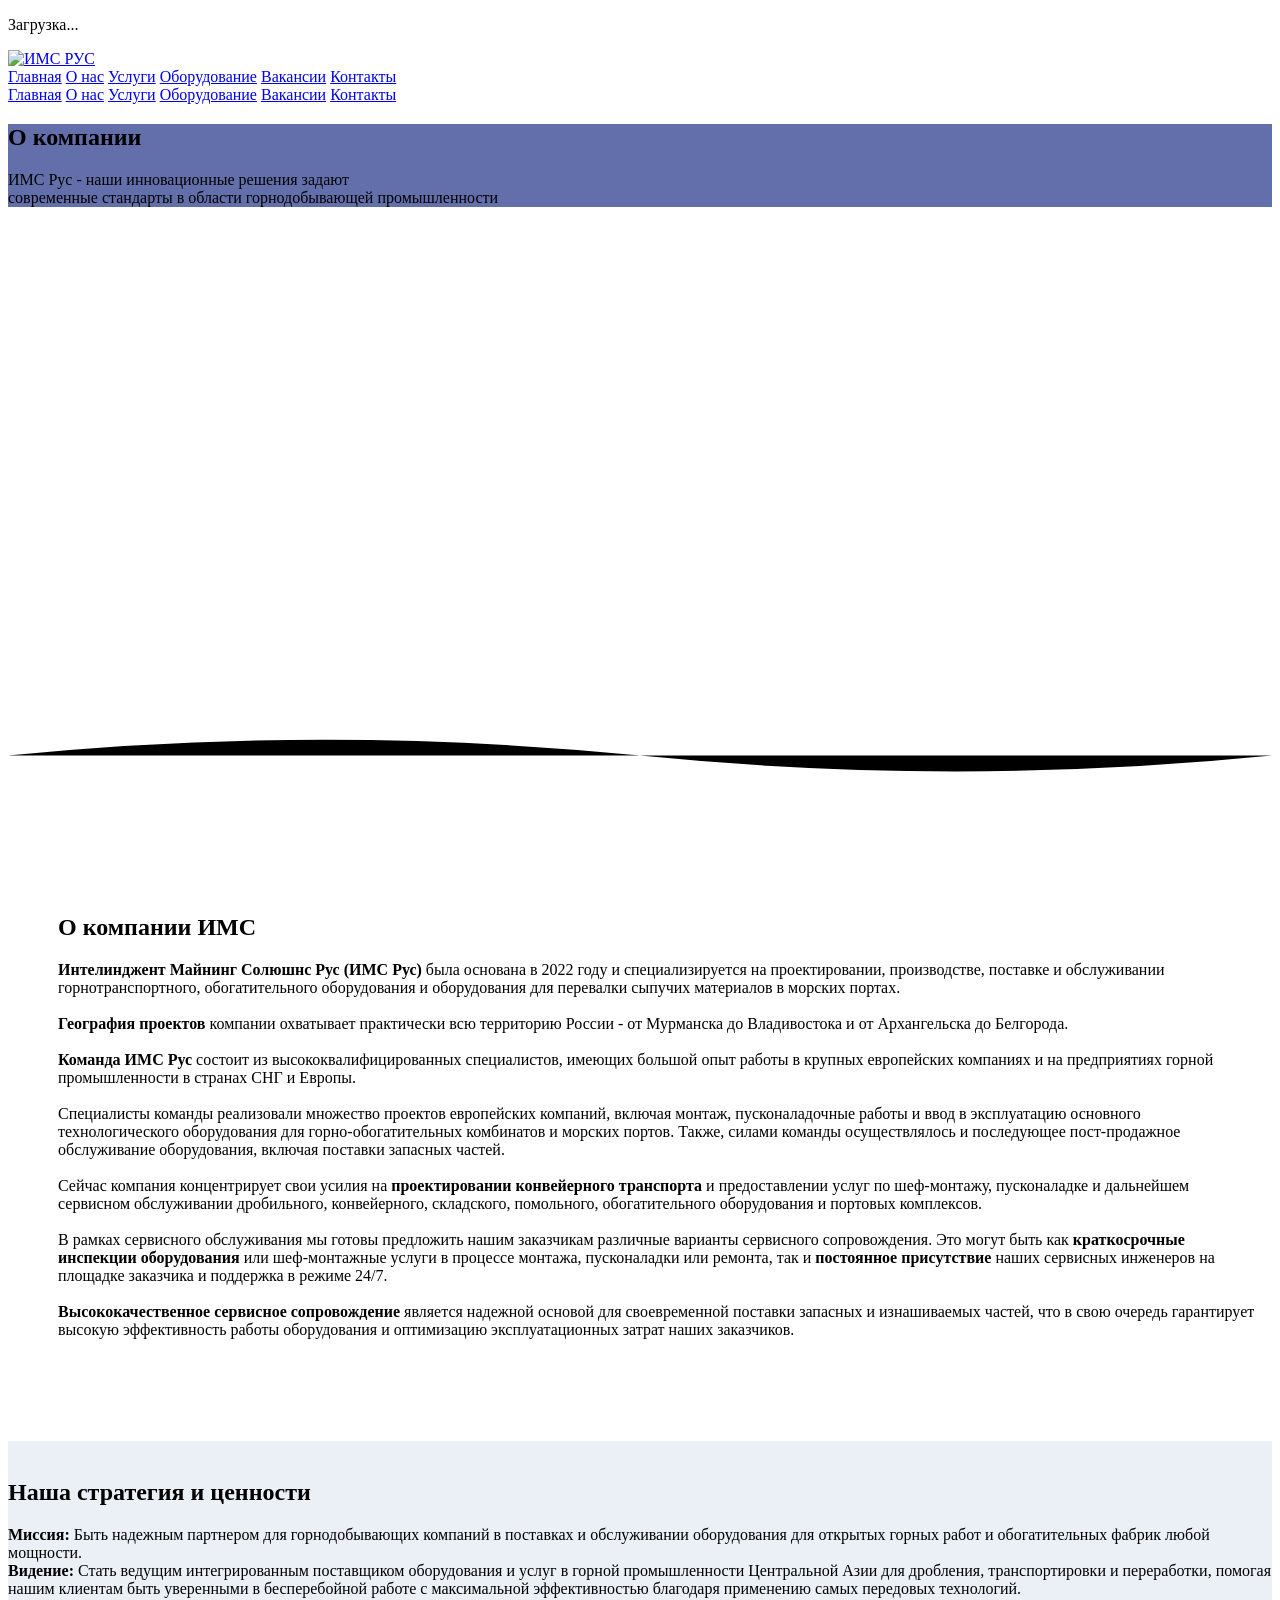
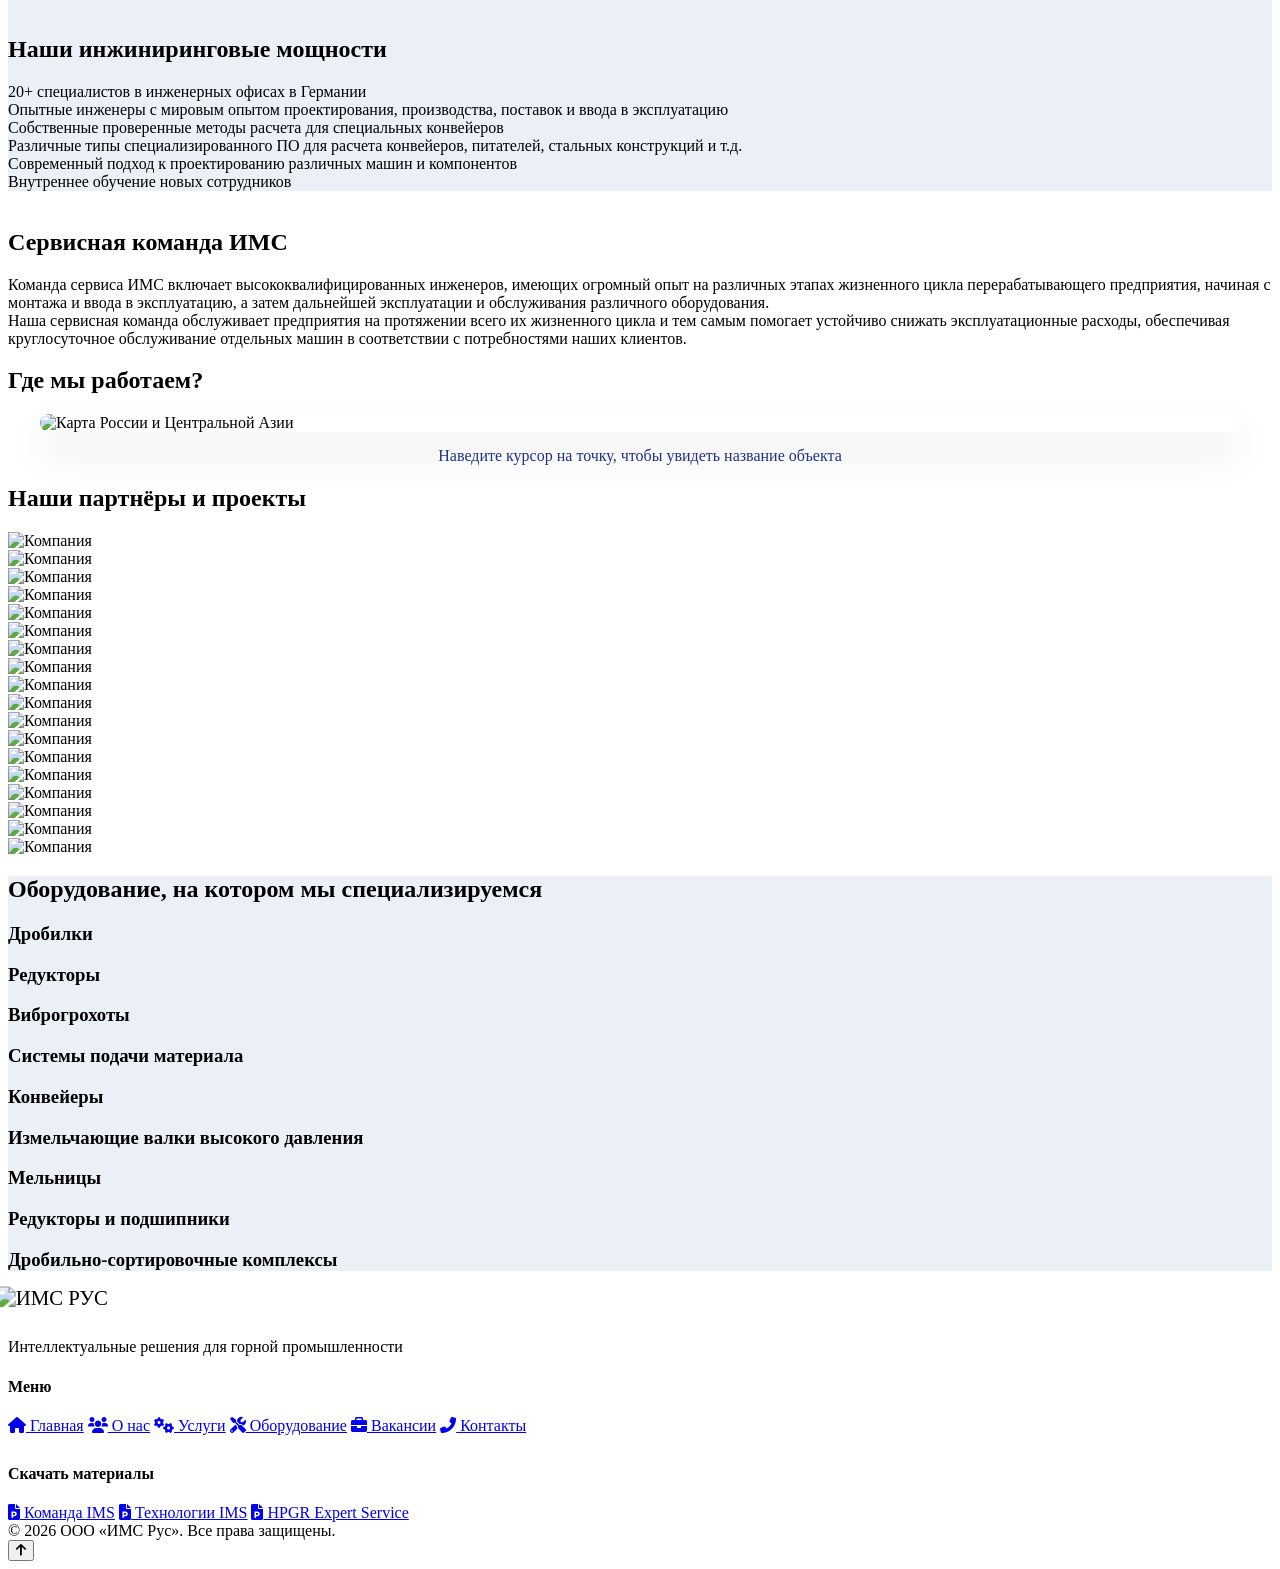
==== about.html @ cddc8744 "Add files via upload" ====
<!DOCTYPE html>
<html lang="ru">
<head>
    <meta charset="UTF-8">
    <meta name="viewport" content="width=device-width, initial-scale=1.0, maximum-scale=1.0, user-scalable=yes">
    <title>ИМС РУС — О нас</title>
    <link rel="preconnect" href="https://fonts.googleapis.com">
    <link rel="preconnect" href="https://fonts.gstatic.com" crossorigin>
    <link href="https://fonts.googleapis.com/css2?family=Inter:wght@400;700&family=Roboto:wght@400;700&family=Open+Sans:wght@400;700&display=swap" rel="stylesheet">
    <link rel="stylesheet" href="https://cdnjs.cloudflare.com/ajax/libs/font-awesome/6.0.0-beta3/css/all.min.css">
    <link rel="stylesheet" href="css/style.css">
    <script src="https://cdn.jsdelivr.net/particles.js/2.0.0/particles.min.js"></script>
</head>
<body>
    <div id="preloader">
        <div class="preloader-content">
            <div class="preloader-spinner"></div>
            <p>Загрузка...</p>
        </div>
    </div>

    <div id="particles-js" style="position: fixed; top: 0; left: 0; width: 100%; height: 100%; z-index: -3; pointer-events: none;"></div>

    <div class="progress-bar" id="progressBar"></div>

    <div class="shape shape--1"></div>
    <div class="shape shape--2"></div>
    <div class="shape shape--3"></div>
    <div class="shape shape--4"></div>

    <div class="industry-bg" id="industryBg"></div>

    <header id="header">
        <div class="container">
            <div class="header__inner">
                <a href="index.html" class="logo">
                    <img id="logoImg" src="images/logo.png" alt="ИМС РУС">
                </a>
                <nav class="nav">
                    <a href="index.html">Главная</a>
                    <a href="about.html" class="active">О нас</a>
                    <a href="servise.html">Услуги</a>
                    <a href="products.html">Оборудование</a>
                    <a href="vacancy.html">Вакансии</a>
                    <a href="contacts.html">Контакты</a>
                </nav>
                <div class="burger" id="burger">
                    <span></span>
                    <span></span>
                    <span></span>
                </div>
            </div>
            <div class="mobile-menu" id="mobileMenu">
                <a href="index.html">Главная</a>
                <a href="about.html">О нас</a>
                <a href="servise.html">Услуги</a>
                <a href="products.html">Оборудование</a>
                <a href="vacancy.html">Вакансии</a>
                <a href="contacts.html">Контакты</a>
            </div>
        </div>
    </header>

    <main>
        <section class="hero" style="min-height: 600px;">
            <div class="hero__bg" style="background: #1a1a2e;"></div>
            <div class="hero__overlay parallax-bg" style="background-image: url('images/domik.jpg'); opacity: 0.4;"></div>
            <div class="hero__pattern"></div>
            <div class="container hero__content" style="justify-content: center;">
                <div class="hero__text-panel" style="background: rgba(34,51,135,0.7);">
                    <h1 class="hero__title">О компании</h1>
                    <p class="hero__subtitle">ИМС Рус - наши инновационные решения задают<br>современные стандарты в области горнодобывающей промышленности</p>
                </div>
            </div>
        </section>

        <div class="section-divider">
            <svg class="divider-svg" viewBox="0 0 1200 60" preserveAspectRatio="none">
                <path class="divider-path" d="M0,30 Q300,0 600,30 T1200,30" />
            </svg>
        </div>

        <section class="section">
    <div class="container reveal">
        <div class="about" style="display: flex; gap: 40px; align-items: center; flex-wrap: nowrap;">
            <div class="about__content text-card" style="flex: 1.2;margin-left: 50px; min-width: 1200px;">
                <h2 class="about__title">О компании ИМС</h2>
                <div class="insight-cards">
                    <div class="insight-card">
                        <div class="insight-card__icon"></div>
                        <div class="insight-card__text">
<strong>Интелинджент Майнинг Солюшнс Рус (ИМС Рус)</strong> была основана в 2022 году и специализируется на проектировании, производстве, поставке и обслуживании горнотранспортного, обогатительного оборудования и оборудования для перевалки сыпучих материалов в морских портах.<br><br>
<strong>География проектов</strong> компании охватывает практически всю территорию России - от Мурманска до Владивостока и от Архангельска до Белгорода.<br><br>
<strong>Команда ИМС Рус</strong> состоит из высококвалифицированных специалистов, имеющих большой опыт работы в крупных европейских компаниях и на предприятиях горной промышленности в странах СНГ и Европы.<br><br>
Специалисты команды реализовали множество проектов европейских компаний, включая монтаж, пусконаладочные работы и ввод в эксплуатацию основного технологического оборудования для горно-обогатительных комбинатов и морских портов. Также, силами команды осуществлялось и последующее пост-продажное обслуживание оборудования, включая поставки запасных частей.<br><br>
Сейчас компания концентрирует свои усилия на <strong>проектировании конвейерного транспорта</strong> и предоставлении услуг по шеф-монтажу, пусконаладке и дальнейшем сервисном обслуживании дробильного, конвейерного, складского, помольного, обогатительного оборудования и портовых комплексов.<br><br>
В рамках сервисного обслуживания мы готовы предложить нашим заказчикам различные варианты сервисного сопровождения. Это могут быть как <strong>краткосрочные инспекции оборудования</strong> или шеф-монтажные услуги в процессе монтажа, пусконаладки или ремонта, так и <strong>постоянное присутствие</strong> наших сервисных инженеров на площадке заказчика и поддержка в режиме 24/7.<br><br>
<strong>Высококачественное сервисное сопровождение</strong> является надежной основой для своевременной поставки запасных и изнашиваемых частей, что в свою очередь гарантирует высокую эффективность работы оборудования и оптимизацию эксплуатационных затрат наших заказчиков.
</div>
                    </div>
                </div>
            </div>

            <!-- Каскадный блок фотографий с рамкой и градиентом -->
            <div style="flex: 0.9; position: relative; scale: 1.5; min-height: 550px; margin-top: 100px;">
                <style scoped>
                    .cascade-photo {
                        position: absolute;
                        width: 85%;
                        border-radius: 20px;
                        box-shadow: 0 20px 30px rgba(0,0,0,0.15);
                        transition: transform 0.3s ease;
                    }
                    .cascade-photo:hover {
                        transform: scale(1);
                    }
                    .cascade-photo img {
                        width: 100%;
                        height: auto;
                        display: block;
                        border-radius: 20px;
                        /* Убрал z-index, чтобы градиент был поверх */
                    }
                    /* Рамка под изображением */
                    .cascade-photo::before {
                        content: '';
                        position: absolute;
                        top: -20px;
                        left: -20px;
                        width: 100%;
                        height: 100%;
                        border: 2px solid #223387;
                        border-radius: 20px;
                        z-index: -1;
                        pointer-events: none;
                        transition: all 0.3s ease;
                    }
                    /* позиционирование */
                    .photo-1 { top: 0; left: 0; z-index: 3; }
                    .photo-2 { top: 15%; left: 20%; z-index: 2; width: 75%; }
                    .photo-3 { top: 65%; left: 60%; z-index: 1; width: 65%; }
                    @media (max-width: 768px) {
                        .cascade-photo { width: 90%; }
                        .photo-2 { left: 5%; top: 30%; width: 85%; }
                        .photo-3 { left: 15%; top: 55%; width: 75%; }
                        .cascade-photo::before {
                            top: -12px;
                            left: -12px;
                        }
                    }
                </style>
                <!-- <div class="cascade-photo photo-1 dynamic-gradient-left">
                    <img src="https://static.tildacdn.net/tild3961-3163-4935-b561-386539613964/IMG_E1902.jpg" alt="Фото 1">
                </div> -->
                <!-- <div class="cascade-photo photo-2 dynamic-gradient-right ">
                     <img src="images/port.jpg" alt="Фото 2">   -->     <!--https://static.tildacdn.net/tild3034-6465-4532-a336-333937643434/photo1719487684_1.jpeg -->
                </div>
                <!-- <div class="cascade-photo photo-3 dynamic-gradient-right">
                    <img src="https://static.tildacdn.net/tild3633-6134-4438-b230-353434633736/IMG_E1887.jpg" alt="Фото 3">
                </div> -->
            </div>
        </div>
    </div>
</section>

        <section class="section" style="background: #ebf0f7;">
            <div class="container reveal">
                <div class="two-columns">
                    <div class="two-columns__image dynamic-gradient-left js-connect-item">
                        <img src="images/domik1.jpg" alt="" >
                    </div>
                    <div class="two-columns__content text-card">
                        <h2 class="section__title" style="text-align: left;">Наша стратегия и ценности</h2>
                        <div class="insight-cards">
                            <div class="insight-card">
                                <div class="insight-card__icon"><i class=""></i></div>
                                <div class="insight-card__text"><strong>Миссия:</strong> Быть надежным партнером для горнодобывающих компаний в поставках и обслуживании оборудования для открытых горных работ и обогатительных фабрик любой мощности.</div>
                            </div>
                            <div class="insight-card">
                                <div class="insight-card__icon"><i class=""></i></div>
                                <div class="insight-card__text"><strong>Видение:</strong> Стать ведущим интегрированным поставщиком оборудования и услуг в горной промышленности Центральной Азии для дробления, транспортировки и переработки, помогая нашим клиентам быть уверенными в бесперебойной работе с максимальной эффективностью благодаря применению самых передовых технологий.</div>
                            </div>
                        </div>
                    </div>
                </div>
            </div>
        </section>

        <section class="section" style="background: #ebf0f7;">
            <div class="container reveal">
                <div class="two-columns reverse">
                    <div class="two-columns__image1 dynamic-gradient-right js-connect-item">
                        <img src="images/kruto.jpg" alt="">
                    </div>
                    <div class="two-columns__content text-card">
                        <h2 class="section__title" style="text-align: left;">Наши инжиниринговые мощности</h2>
                        <div class="insight-cards">
                            <div class="insight-card"><div class="insight-card__icon"></div><div class="insight-card__text">20+ специалистов в инженерных офисах в Германии</div></div>
                            <div class="insight-card"><div class="insight-card__icon"></div><div class="insight-card__text">Опытные инженеры с мировым опытом проектирования, производства, поставок и ввода в эксплуатацию</div></div>
                            <div class="insight-card"><div class="insight-card__icon"><i class=""></i></div><div class="insight-card__text">Собственные проверенные методы расчета для специальных конвейеров</div></div>
                            <div class="insight-card"><div class="insight-card__icon"></div><div class="insight-card__text">Различные типы специализированного ПО для расчета конвейеров, питателей, стальных конструкций и т.д.</div></div>
                            <div class="insight-card"><div class="insight-card__icon"><i class=""></i></div><div class="insight-card__text">Современный подход к проектированию различных машин и компонентов</div></div>
                            <div class="insight-card"><div class="insight-card__icon"><i class=""></i></div><div class="insight-card__text">Внутреннее обучение новых сотрудников</div></div>
                        </div>
                    </div>
                </div>
            </div>
        </section>

        <section class="section">
            <div class="container reveal">
                <div class="two-columns">
                    <div class="two-columns__image2 dynamic-gradient-left js-connect-item">
                        <img src="images/dydya2.jpg" alt="">
                    </div>
                    <div class="two-columns__content text-card">
                        <h2 class="section__title" style="text-align: left;">Сервисная команда ИМС</h2>
                        <div class="insight-cards">
                            <div class="insight-card"><div class="insight-card__icon"></div><div class="insight-card__text">Команда сервиса ИМС включает высококвалифицированных инженеров, имеющих огромный опыт на различных этапах жизненного цикла перерабатывающего предприятия, начиная с монтажа и ввода в эксплуатацию, а затем дальнейшей эксплуатации и обслуживания различного оборудования.</div></div>
                            <div class="insight-card"><div class="insight-card__icon"></div><div class="insight-card__text">Наша сервисная команда обслуживает предприятия на протяжении всего их жизненного цикла и тем самым помогает устойчиво снижать эксплуатационные расходы, обеспечивая круглосуточное обслуживание отдельных машин в соответствии с потребностями наших клиентов.</div></div>
                        </div>
                    </div>
                </div>
            </div>
        </section>

        <section class="section">
            <div class="container reveal">
                <h2 class="section__title">Где мы работаем?</h2>
                <div class="map-container" style="position: relative; width: 100%; max-width: 1200px; margin: 0 auto; border-radius: 20px; overflow: hidden; box-shadow: 0 20px 40px rgba(0,0,0,0.1);">
                    <img src="images/russia_asia.png" alt="Карта России и Центральной Азии" style="width: 100%; height: auto; display: block;">
                    <div class="map-point" style="left: 22%; top: 40%;" title="Москва - Головной офис" data-title="Москва - Головной офис" data-image=""><div class="map-dot"></div></div>
                    <div class="map-point" style="left: 31%; top: 20%;" title="Мурманская обл. - Lavna Port" data-title="Мурманская обл. - Lavna Port" data-image=""><div class="map-dot"></div></div>
                    <div class="map-point" style="left: 56%; top: 30%;" title="Красноярский край - JSC Polyus (Gold)" data-title="Красноярский край - JSC Polyus (Gold)" data-image=""><div class="map-dot"></div></div>
                    <!-- <div class="map-point" style="left: 27%; top: 32%;" title="Мирный (АЛРОСА)" data-title="Мирный (АЛРОСА)" data-image="images/office.jpg"><div class="map-dot"></div></div> -->
                    <div class="map-point" style="left: 80%; top: 47%;" title="Хабаровский край - Malmyzhskiy Mine и CITIC Heavy Industries" data-title="Хабаровский край - Malmyzhskiy Mine и CITIC Heavy Industries" data-image=""><div class="map-dot"></div></div>
                    <div class="map-point" style="left: 87%; top: 70%;" title="Приморский край - Nakhodka Sea Port" data-title="Приморский край - Nakhodka Sea Port" data-image=""><div class="map-dot"></div></div>
                    <div class="map-point" style="left: 86%; top: 80%;" title="Владивосток - Port Pasiet" data-title="Владивосток - Port Pasiet" data-image=""><div class="map-dot"></div></div>
                    <!-- <div class="map-point" style="left: 30%; top: 88%;" title="Ташкент (Узбекистан)" data-title="Ташкент (Узбекистан)" data-image="images/office.jpg"><div class="map-dot"></div></div>
                    <div class="map-point" style="left: 38%; top: 87%;" title="Алматы (Казахстан)" data-title="Алматы (Казахстан)" data-image="images/office.jpg"><div class="map-dot"></div></div> -->
                    <div class="map-point" style="left: 16%; top: 43%;" title="Курская обл. - Mikhailovsky GOK" data-title="Курская обл. - Mikhailovsky GOK" data-image=""><div class="map-dot"></div></div>
                    <div class="map-point" style="left: 70%; top: 70%;" title="Забайкальский край - Udokan Copper" data-title="Забайкальский край - Udokan Copper" data-image=""><div class="map-dot"></div></div>
                    <div class="map-point" style="left: 63%; top: 75%;" title="Респ. Бурятия - Ozerniy Mine (Gold)" data-title="Респ. Бурятия - Ozerniy Mine (Gold)" data-image="="><div class="map-dot"></div></div>
                    <div class="map-point" style="left: 36%; top: 30%;" title="Архангельская обл. - AGD Daimonds" data-title="Архангельская обл. - AGD Daimonds" data-image=""><div class="map-dot"></div></div>
                    <!-- <div class="map-point" style="left: 32%; top: 88%;" title="Узбекистан, Алмалык" data-title="Узбекистан, Алмалык" data-image="images/office.jpg"><div class="map-dot"></div></div>  Port Pasiet -->
                </div>
                <p style="text-align: center; margin-top: 15px; color: #223387;">Наведите курсор на точку, чтобы увидеть название объекта</p>
            </div>
        </section>
    </main>

    <section class="section partners-section">
        <div class="container">
            <h2 class="section__title">Наши партнёры и проекты</h2>
            <div class="partners-carousel">
                <div class="carousel-track">
                    <div class="carousel-item"><img src="images/partners/lavna.png" alt="Компания" class="partner-image"></div>
                    <div class="carousel-item"><img src="images/partners/udokan.png" alt="Компания" class="partner-image"></div>
                    <div class="carousel-item"><img src="images/partners/mihail.png" alt="Компания" class="partner-image"></div>
                    <div class="carousel-item"><img src="images/partners/alrosa.png" alt="Компания" class="partner-image"></div>
                    <div class="carousel-item"><img src="images/partners/polus.png" alt="Компания" class="partner-image"></div>
                    <div class="carousel-item"><img src="images/partners/diamonds.png" alt="Компания" class="partner-image"></div>
                    <div class="carousel-item"><img src="images/partners/citic.png" alt="Компания" class="partner-image"></div>
                    <div class="carousel-item"><img src="images/partners/ozerki.png" alt="Компания" class="partner-image"></div>
                    <div class="carousel-item"><img src="images/partners/nahodka.png" alt="Компания" class="partner-image"></div>
                    <div class="carousel-item"><img src="images/partners/lavna.png" alt="Компания" class="partner-image"></div>
                    <div class="carousel-item"><img src="images/partners/udokan.png" alt="Компания" class="partner-image"></div>
                    <div class="carousel-item"><img src="images/partners/mihail.png" alt="Компания" class="partner-image"></div>
                    <div class="carousel-item"><img src="images/partners/alrosa.png" alt="Компания" class="partner-image"></div>
                    <div class="carousel-item"><img src="images/partners/polus.png" alt="Компания" class="partner-image"></div>
                    <div class="carousel-item"><img src="images/partners/diamonds.png" alt="Компания" class="partner-image"></div>
                    <div class="carousel-item"><img src="images/partners/citic.png" alt="Компания" class="partner-image"></div>
                    <div class="carousel-item"><img src="images/partners/ozerki.png" alt="Компания" class="partner-image"></div>
                    <div class="carousel-item"><img src="images/partners/nahodka.png" alt="Компания" class="partner-image"></div>
                </div>
            </div>
        </div>
    </section>

    <section class="section conveyor-bg" style="background: #ebf0f7;">
        <div class="container reveal">
            <h2 class="section__title">Оборудование, на котором мы специализируемся</h2>
            <div class="services-grid reveal-stagger" style="grid-template-columns: repeat(3, 1fr);">
                <div class="service-card"><div class="service-card__image" style="background-image: url('images/drobilka.jpg');"></div><div class="service-card__content"><h3>Дробилки</h3></div></div>
                <div class="service-card"><div class="service-card__image" style="background-image: url('images/reduct.jpg');"></div><div class="service-card__content"><h3>Редукторы</h3></div></div>
                <div class="service-card"><div class="service-card__image" style="background-image: url('images/vibro.png');"></div><div class="service-card__content"><h3>Виброгрохоты</h3></div></div>
                <div class="service-card"><div class="service-card__image" style="background-image: url('images/podacha.png');"></div><div class="service-card__content"><h3>Системы подачи материала</h3></div></div>
                <div class="service-card"><div class="service-card__image" style="background-image: url('images/conv.jpg');"></div><div class="service-card__content"><h3>Конвейеры</h3></div></div>
                <div class="service-card"><div class="service-card__image" style="background-image: url('images/hpgr.jpg');"></div><div class="service-card__content"><h3>Измельчающие валки высокого давления</h3></div></div>
                <div class="service-card"><div class="service-card__image" style="background-image: url('images/melo.jpg');"></div><div class="service-card__content"><h3>Мельницы</h3></div></div>
                <div class="service-card"><div class="service-card__image" style="background-image: url('images/reduct.jpg"></div><div class="service-card__content"><h3>Редукторы и подшипники</h3></div></div>
                <div class="service-card"><div class="service-card__image" style="background-image: url('images/sort.jpg');"></div><div class="service-card__content"><h3>Дробильно-сортировочные комплексы</h3></div></div>
            </div>
        </div>
    </section>

    <footer id="contacts">
        <div class="container">
            <div class="footer__grid">
        <div class="footer__col footer__col--logo">
            <img src="images/logo_negate.png" alt="ИМС РУС" class="no-lightbox" style="max-width: 280px; margin-bottom: 15px; scale: 1.3;">
            <p>Интеллектуальные решения для горной промышленности</p>
        </div>
        <div class="footer__col footer__col--menu">
        <h4>Меню</h4>
        <div class="menu-links">
            <a href="index.html"><i class="fas fa-home"></i> Главная</a>
            <a href="about.html"><i class="fas fa-users"></i> О нас</a>
            <a href="servise.html"><i class="fas fa-cogs"></i> Услуги</a>
            <a href="products.html"><i class="fas fa-tools"></i> Оборудование</a>
            <a href="vacancy.html"><i class="fas fa-briefcase"></i> Вакансии</a>
            <a href="contacts.html"><i class="fas fa-phone-alt"></i> Контакты</a>
        </div>

        <h4 style="margin-top: 30px;">Скачать материалы</h4>
        <div class="materials-links">
            <a href="download/1.pdf" target="_blank"><i class="fas fa-file-powerpoint"></i> Команда IMS</a>
            <a href="download/2.pdf" target="_blank"><i class="fas fa-file-powerpoint"></i> Технологии IMS</a>
            <a href="download/IMS_3.pptx" target="_blank"><i class="fas fa-file-powerpoint"></i> HPGR Expert Service</a>
        </div>
    </div>
        </div>
        <div class="footer__bottom">
    © 2026 ООО «ИМС Рус». Все права защищены.
</div>
    </footer>

    <button class="scroll-top" id="scrollTop"><i class="fas fa-arrow-up"></i></button>

    <script src="script/script.js"></script>
</body>
</html>
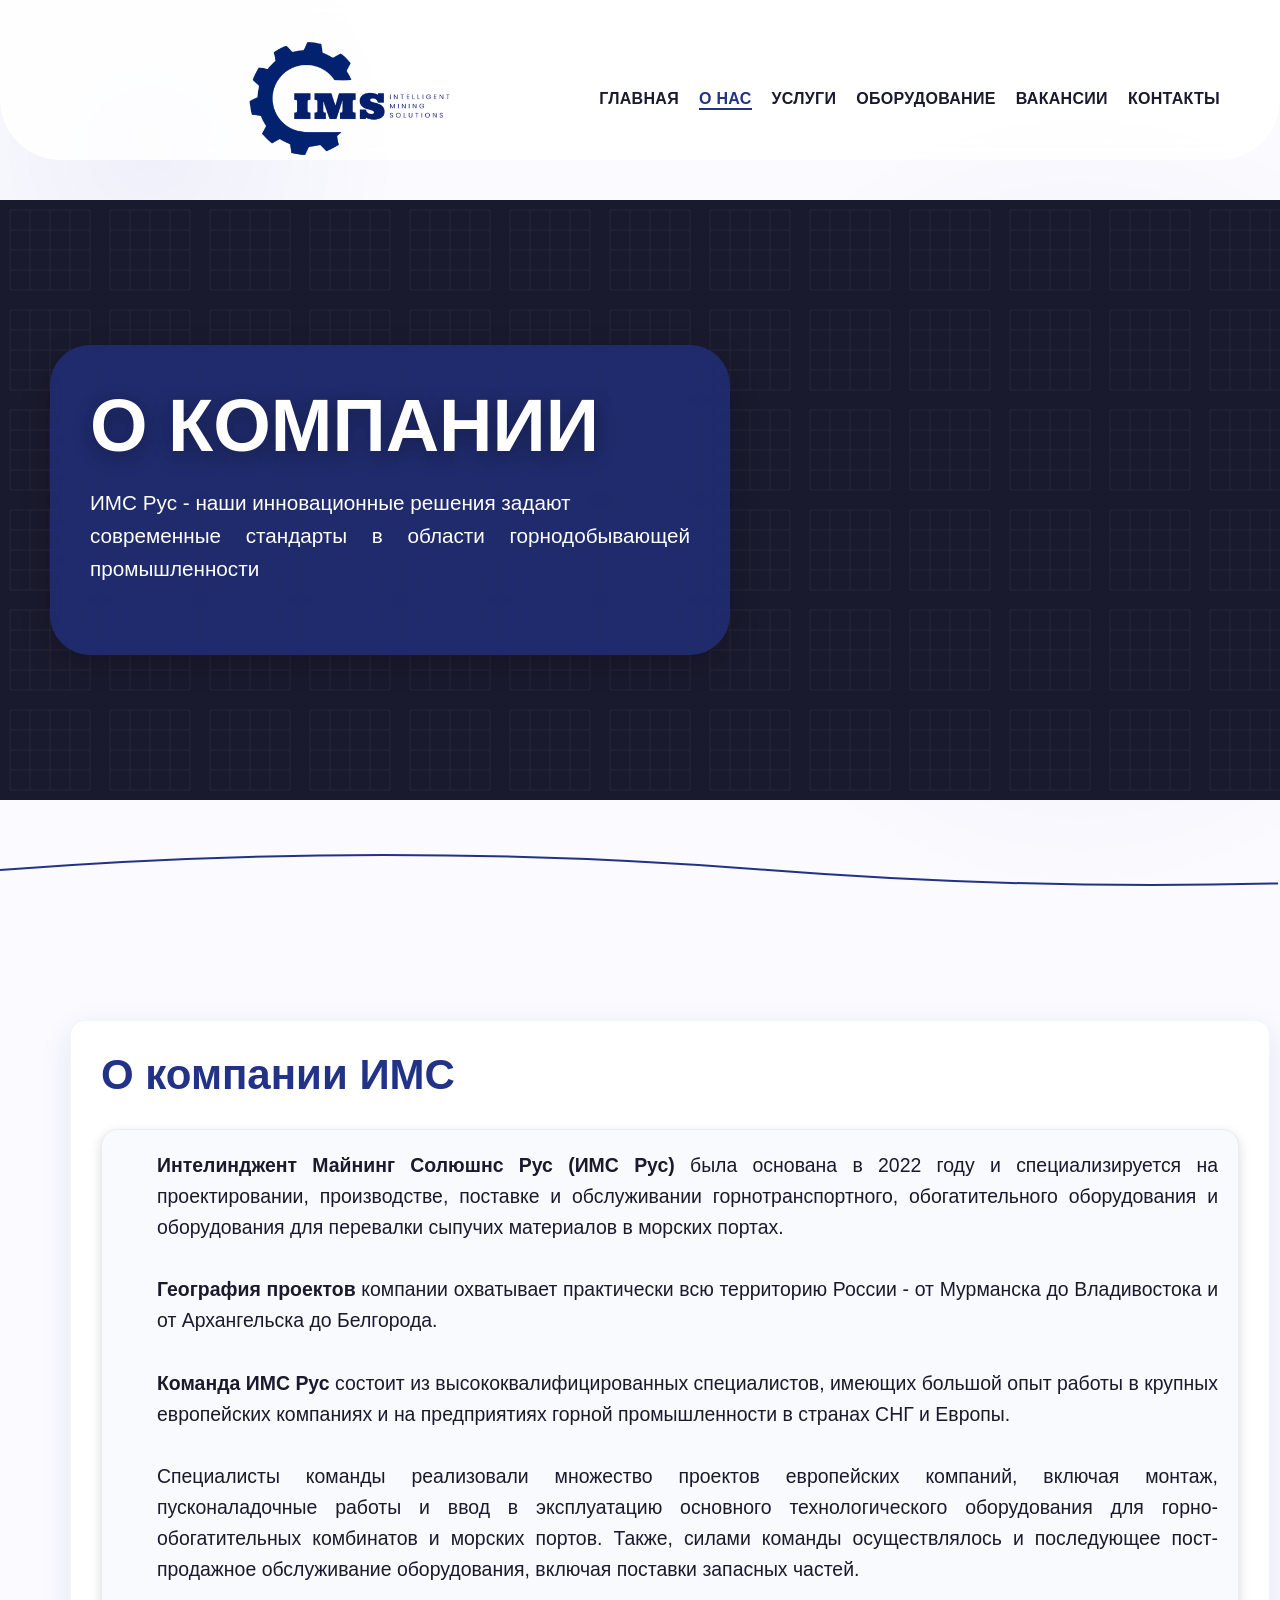
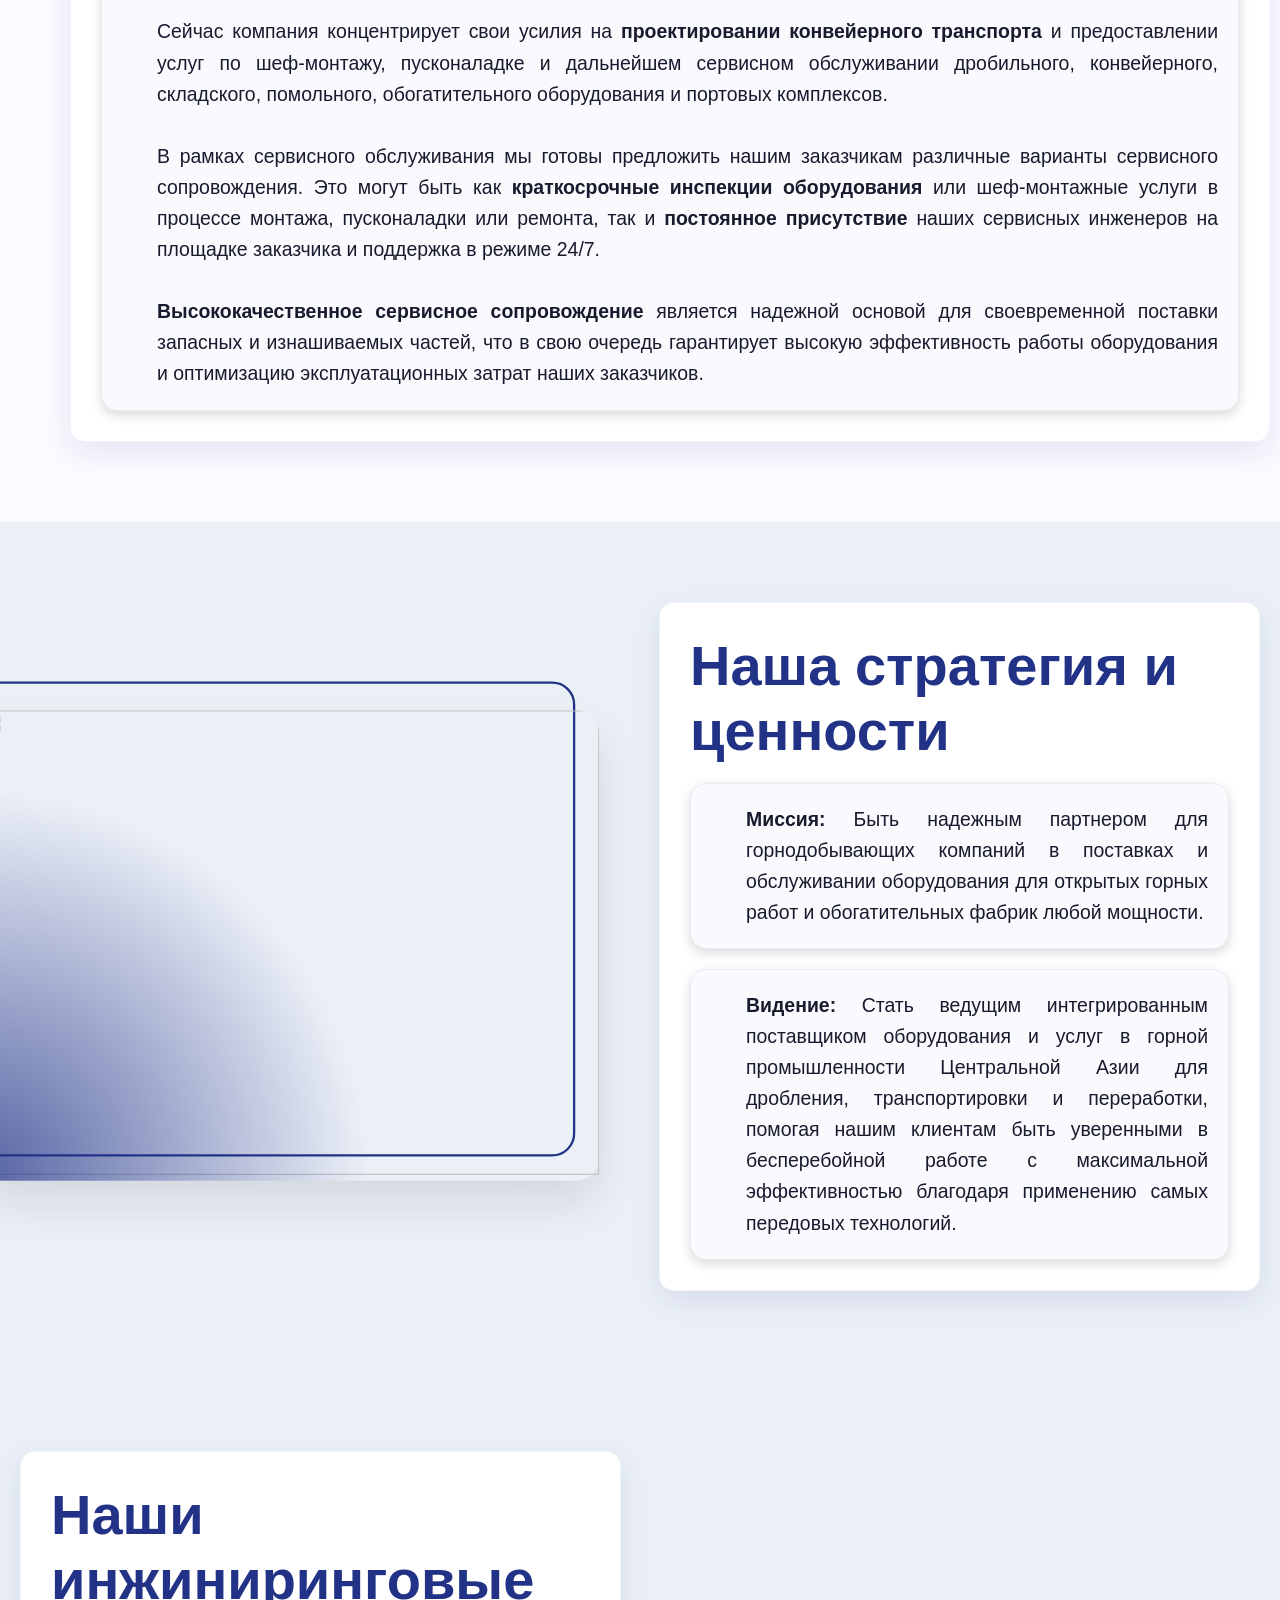
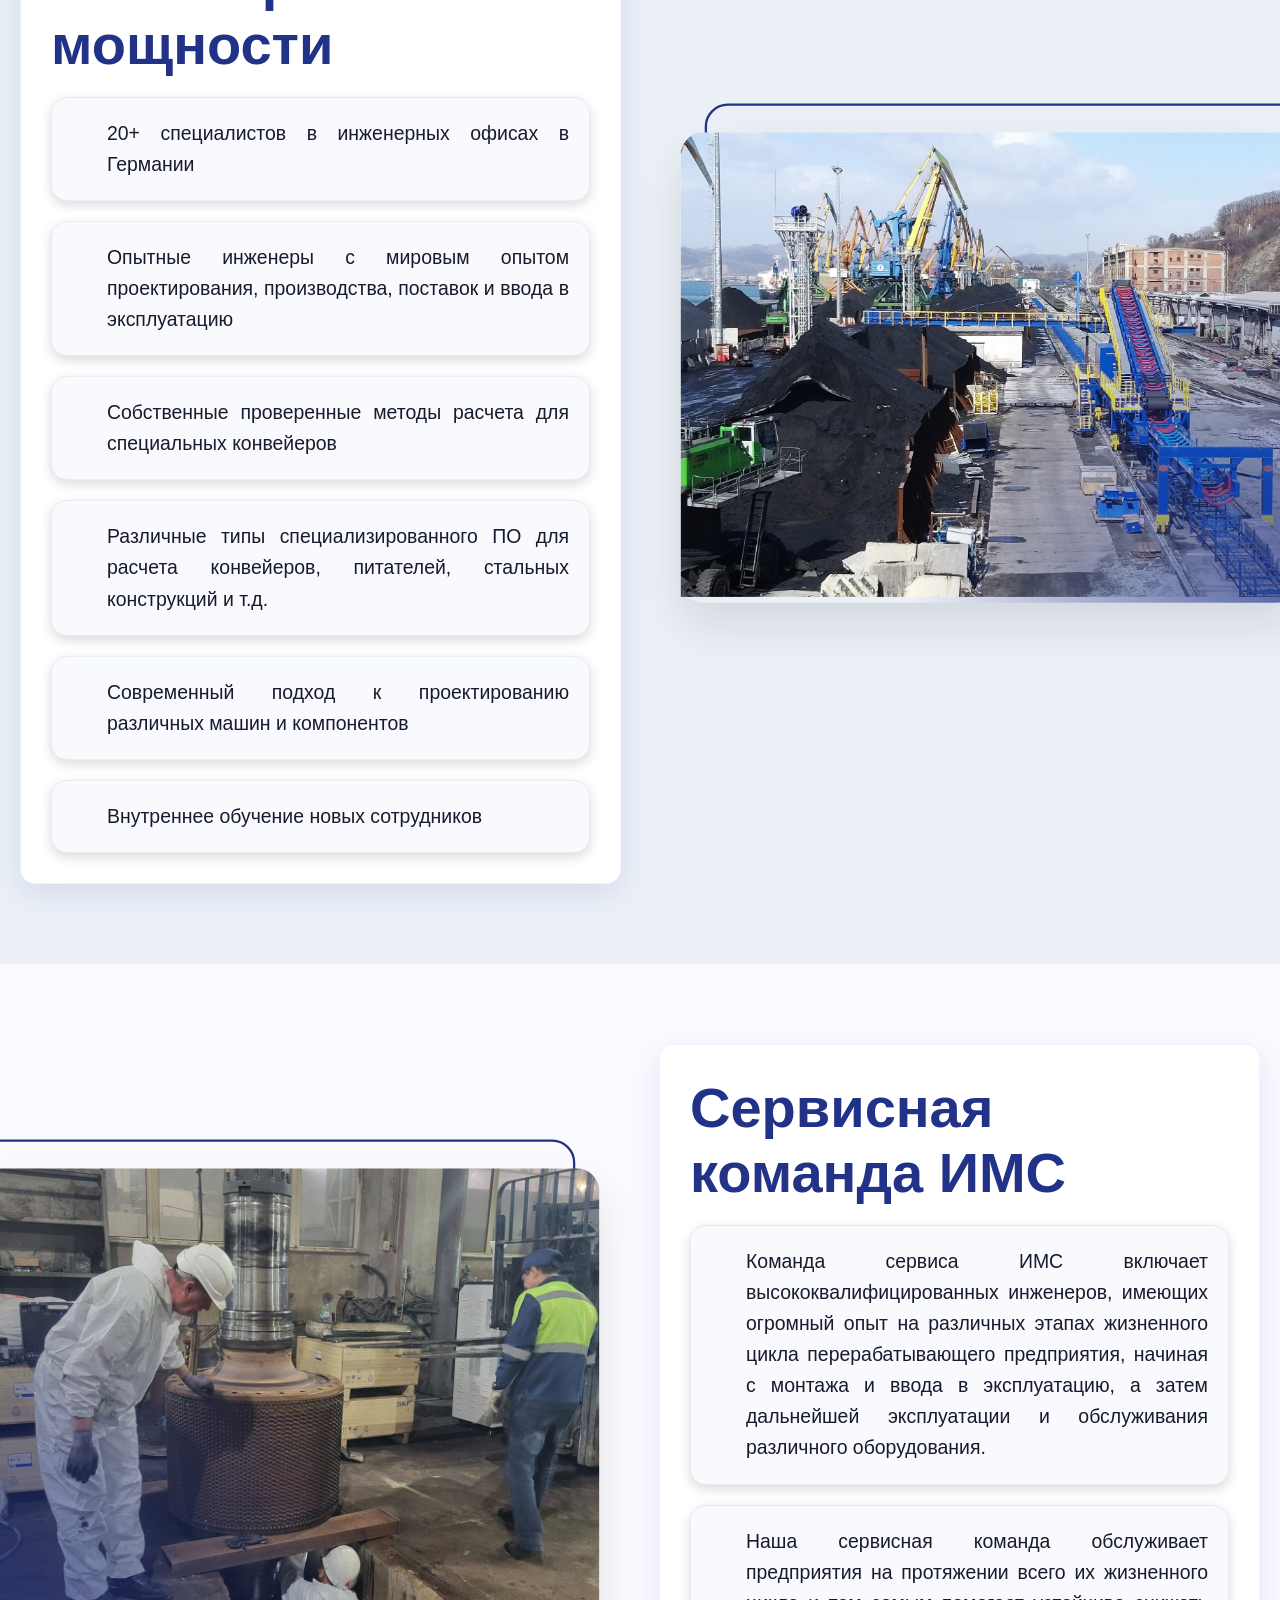
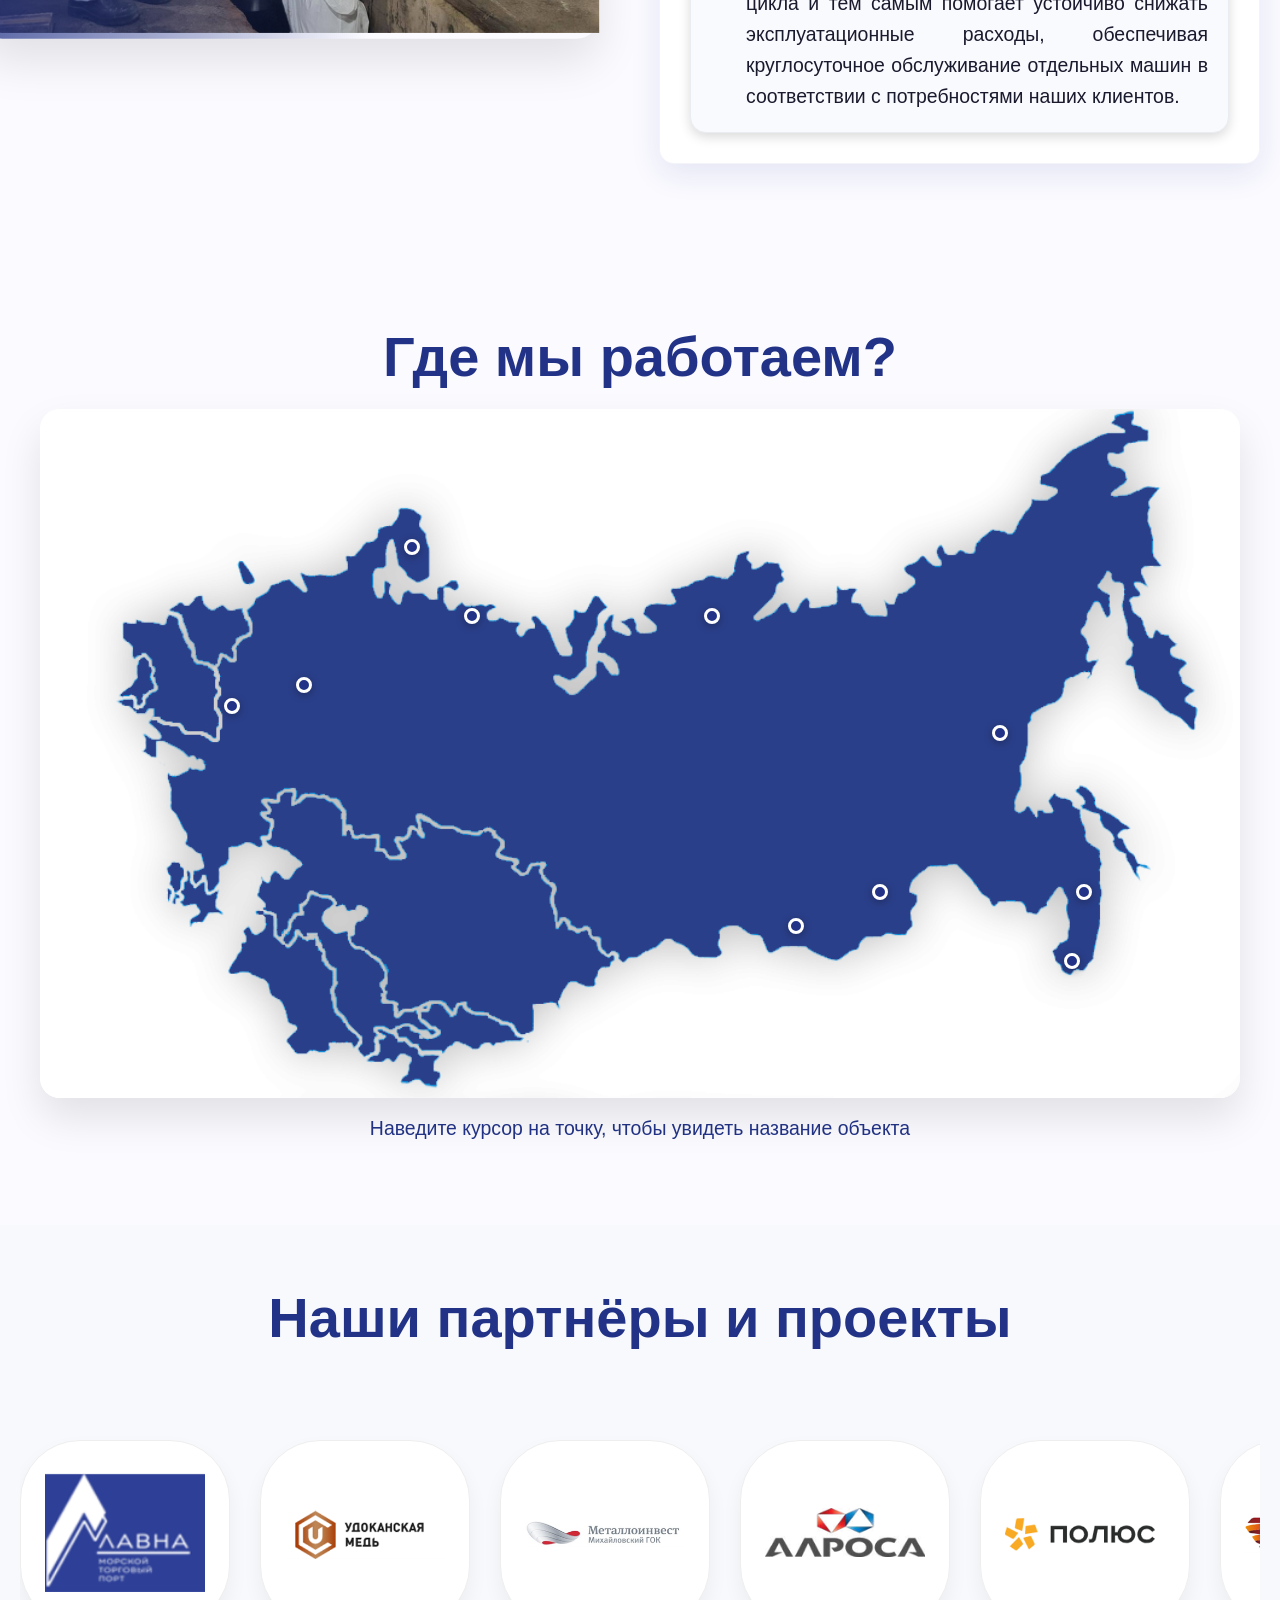
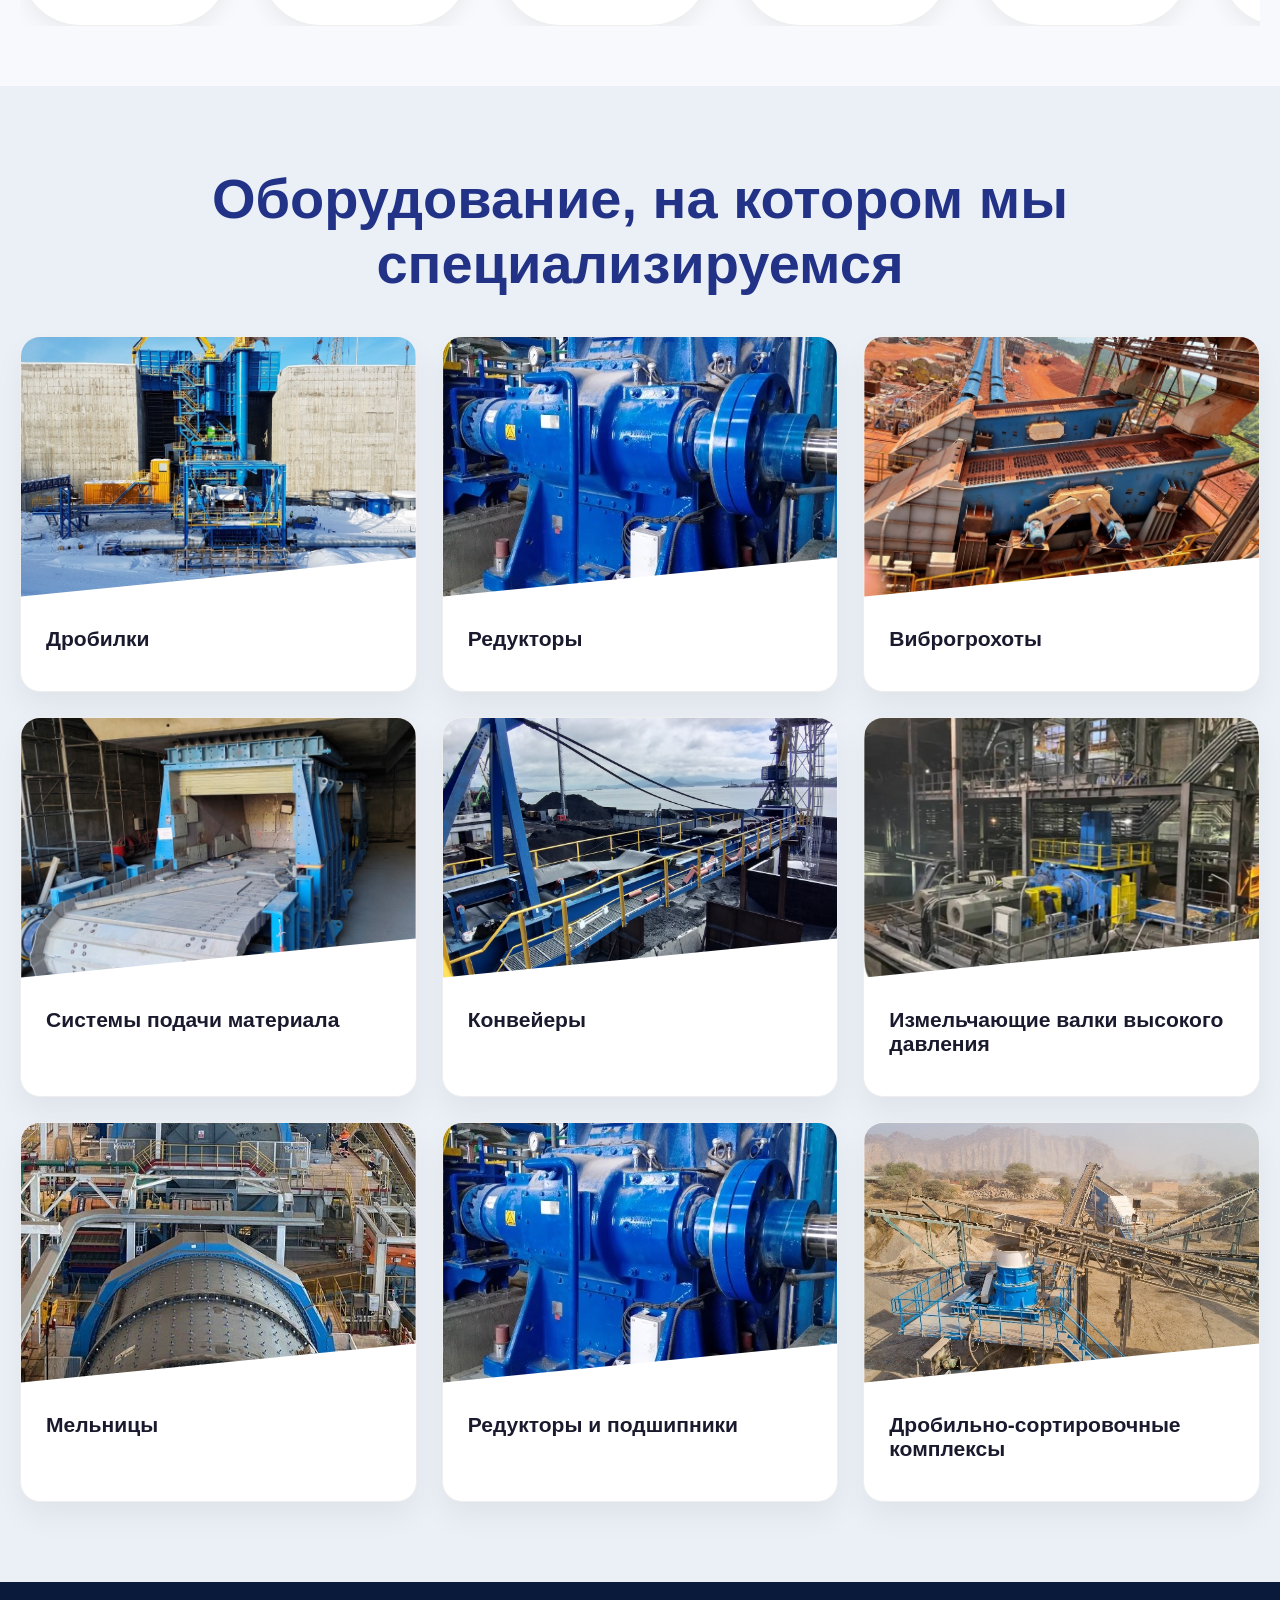
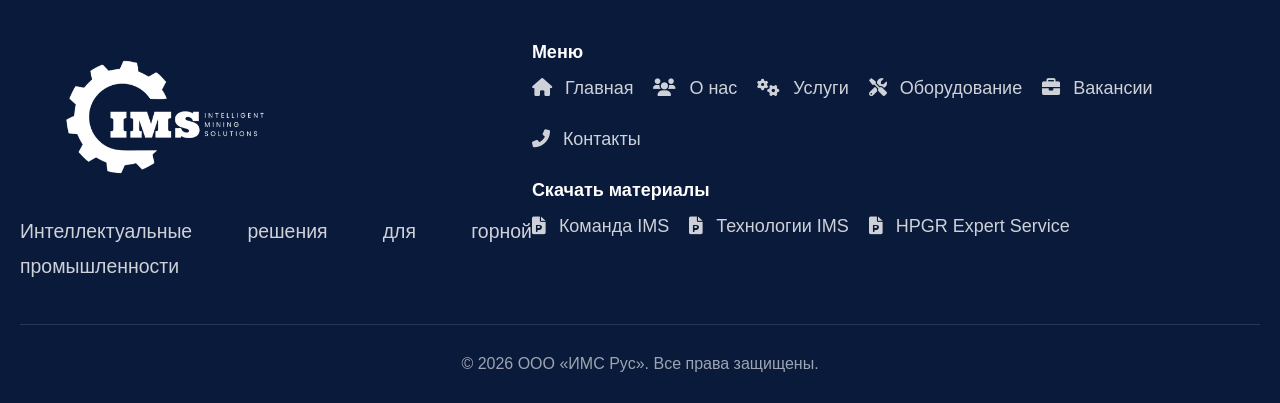
==== commit 996132f5: "Add files via upload" ====
--- a/about.html
+++ b/about.html
@@ -9,6 +9,7 @@
     <link href="https://fonts.googleapis.com/css2?family=Inter:wght@400;700&family=Roboto:wght@400;700&family=Open+Sans:wght@400;700&display=swap" rel="stylesheet">
     <link rel="stylesheet" href="https://cdnjs.cloudflare.com/ajax/libs/font-awesome/6.0.0-beta3/css/all.min.css">
     <link rel="stylesheet" href="css/style.css">
+    <link rel="shortcut icon" href="images/ico.png" type="image/png">
     <script src="https://cdn.jsdelivr.net/particles.js/2.0.0/particles.min.js"></script>
 </head>
 <body>
--- a/css/style.css
+++ b/css/style.css
@@ -0,0 +1,2675 @@
+* {
+    margin: 0;
+    padding: 0;
+    box-sizing: border-box;
+}
+
+
+
+body {
+    font-family: 'Open Sans', sans-serif;
+    font-size: 18px;
+    color: #1a1a2e;
+    background: #fafaff;
+    overflow-x: hidden;
+    position: relative;
+}
+/* Геометрические фоны */
+.shape {
+    position: fixed;
+    z-index: -2;
+    opacity: 0.4;
+    pointer-events: none;
+}
+.shape--1 {
+    top: -100px;
+    left: -100px;
+    width: 500px;
+    height: 500px;
+    background: radial-gradient(circle, #22338720 0%, transparent 70%);
+    border-radius: 50%;
+}
+.shape--2 {
+    bottom: 0;
+    right: -200px;
+    width: 800px;
+    height: 800px;
+    background: radial-gradient(circle, #1a297320 0%, transparent 70%);
+    border-radius: 50%;
+}
+.shape--3 {
+    top: 30%;
+    left: 10%;
+    width: 300px;
+    height: 300px;
+    background: repeating-linear-gradient(45deg, #22338710 0px, #22338710 20px, transparent 20px, transparent 40px);
+    transform: rotate(15deg);
+}
+.shape--4 {
+    bottom: 20%;
+    right: 5%;
+    width: 400px;
+    height: 200px;
+    background: linear-gradient(135deg, #1a297315 0%, #22338715 100%);
+    clip-path: polygon(25% 0%, 100% 0%, 75% 100%, 0% 100%);
+}
+
+/* Контейнер для индустриальных фоновых элементов */
+.industry-bg {
+    position: fixed;
+    top: 0;
+    left: 0;
+    width: 100%;
+    height: 100%;
+    z-index: -1;
+    pointer-events: none;
+    overflow: hidden;
+}
+.industry-item {
+    position: absolute;
+    color: #aaa;
+    opacity: 0.15;
+    font-size: 46px;
+    transform: translate(-50%, -50%);
+    transition: opacity 0.3s, filter 0.3s, transform 0.3s;
+    filter: blur(2px);
+    will-change: transform, opacity, filter;
+    pointer-events: none;
+}
+.industry-item.active {
+    opacity: 0.6;
+    filter: blur(0);
+    z-index: 1;
+}
+
+.container {
+    max-width: 1400px;
+    margin: 0 auto;
+    padding: 0 20px;
+}
+/* Шапка */
+header {
+    position: sticky;
+    top: 0;
+    z-index: 100;
+    background: transparent;
+    backdrop-filter: none;
+    border-radius: 60px 60px 60px 60px !important;
+    transition: box-shadow 0.5s ease;
+}
+header::before {
+    content: '';
+    position: absolute;
+    top: 0;
+    left: 50%;
+    transform: translateX(-50%) translateZ(0);
+    width: 100%;
+    height: 80%;
+    background: rgba(255, 255, 255, 0.85);
+    backdrop-filter: blur(8px);
+    -webkit-backdrop-filter: blur(8px);
+    z-index: -1;
+    border-radius: 0 0 60px 60px;
+    transition: border-radius 0.5s ease, width 0.5s ease, background 0.5s ease;
+    -webkit-mask-image: -webkit-radial-gradient(white, black);
+    mask-image: radial-gradient(white, black);
+    overflow: hidden;
+    will-change: width, border-radius;
+}
+header.scrolled::before {
+    background: rgba(255, 255, 255, 0.5);
+    transition: border-radius 0.5s ease, width 0.5s ease, background 0.5s ease;
+    border-radius: 0px 0px 120px 120px !important;
+    width: 65%;
+}
+.header__inner {
+    display: flex;
+    align-items: center;
+    justify-content: space-between;
+    padding: 2px 0;
+}
+.logo {
+    display: flex;
+    width: 350px;
+    justify-content: center;
+    align-items: center;
+    height: 250px;
+    overflow: hidden;
+    margin-left: 120px;
+}
+.logo img {
+    margin-right: 0px;
+    width: 90%;
+    height: 90%;
+    object-fit: cover;
+}
+.nav {
+    display: flex;
+    gap: 20px;
+    padding: 2px 40px;
+    border-radius: 50px;
+    margin-left: 10px;
+}
+.nav a {
+    font-weight: 600;
+    font-size: 16px;
+    color: #1a1a2e;
+    text-decoration: none;
+    position: relative;
+    padding-bottom: 2px;
+    text-transform: uppercase;
+    letter-spacing: 0.3px;
+    transition: color 0.3s;
+    white-space: nowrap;
+}
+.nav a::after {
+    content: '';
+    position: absolute;
+    left: 0;
+    bottom: 0;
+    width: 0;
+    height: 2px;
+    background: #223387;
+    transition: width 0.3s;
+}
+.nav a:hover {
+    color: #223387;
+}
+.nav a:hover::after {
+    width: 100%;
+}
+.burger {
+    display: none;
+    flex-direction: column;
+    gap: 5px;
+    cursor: pointer;
+    margin-left: auto;
+}
+.burger span {
+    width: 25px;
+    height: 3px;
+    background: #223387;
+    border-radius: 3px;
+    transition: all 0.3s;
+}
+.burger.active span:nth-child(1) {
+    transform: rotate(45deg) translate(5px, 5px);
+}
+.burger.active span:nth-child(2) {
+    opacity: 0;
+}
+.burger.active span:nth-child(3) {
+    transform: rotate(-45deg) translate(7px, -7px);
+}
+.mobile-menu {
+    display: none;
+    background: white;
+    padding: 80px;
+    border-radius: 0 0 20px 20px;
+    box-shadow: 0 10px 30px rgba(0,0,0,0.1);
+}
+.mobile-menu.active {
+    display: block;
+}
+.mobile-menu a {
+    display: block;
+    padding: 12px 0;
+    font-weight: 600;
+    color: #1a1a2e;
+    text-decoration: none;
+    border-bottom: 1px solid #eee;
+}
+.mobile-menu a:last-child {
+    border-bottom: none;
+}
+/* Герой */
+.hero {
+    position: relative;
+    min-height: 600px;
+    display: flex;
+    align-items: center;
+    color: white;
+    overflow: hidden;
+}
+.hero__bg {
+    position: absolute;
+    top: 0;
+    left: 0;
+    width: 100%;
+    height: 100%;
+    background: linear-gradient(135deg, #1a1a2e, #2a3f8a, #1a1a2e);
+    background-size: 200% 200%;
+    animation: gradientShift 15s ease infinite;
+    z-index: -2;
+}
+@keyframes gradientShift {
+    0% { background-position: 0% 50%; }
+    50% { background-position: 100% 50%; }
+    100% { background-position: 0% 50%; }
+}
+.hero__overlay {
+    position: absolute;
+    top: 0;
+    left: 0;
+    width: 100%;
+    height: 100%;
+    background-size: cover;
+    background-position: center;
+    z-index: -2;
+    opacity: 0.7;
+}
+.hero__pattern {
+    position: absolute;
+    top: 0;
+    left: 0;
+    width: 100%;
+    height: 100%;
+    background-image: url('data:image/svg+xml;utf8,<svg xmlns="http://www.w3.org/2000/svg" viewBox="0 0 100 100" opacity="0.1"><path d="M10 10 L 90 10 M10 30 L 90 30 M10 50 L 90 50 M10 70 L 90 70 M10 90 L 90 90 M10 10 L 10 90 M30 10 L 30 90 M50 10 L 50 90 M70 10 L 70 90 M90 10 L 90 90" stroke="white" stroke-width="0.5" fill="none"/></svg>');
+    background-size: 100px 100px;
+    z-index: -1;
+    pointer-events: none;
+}
+.hero__content {
+    max-width: 800px;
+    padding: 20px 20px 20px 0;
+    margin-left: 50px;
+    z-index: 2;
+    position: relative;
+}
+.hero__text-panel {
+    background: rgba(34, 51, 135, 0.6);
+    backdrop-filter: blur(8px);
+    border-radius: 40px;
+    padding: 40px;
+    box-shadow: 0 10px 30px rgba(0,0,0,0.2);
+}
+.hero__title {
+    font-weight: 700;
+    font-size: 74px;
+    line-height: 1.1;
+    margin-bottom: 20px;
+    text-transform: uppercase;
+    text-shadow: 0 5px 20px rgba(0,0,0,0.3);
+}
+.hero__subtitle {
+    font-size: 22px;
+    font-weight: 400;
+    line-height: 1.6;
+    margin-bottom: 30px;
+    max-width: 600px;
+}
+.btn {
+    display: inline-block;
+    padding: 15px 40px;
+    font-weight: 600;
+    font-size: 18px;
+    text-decoration: none;
+    border-radius: 50px;
+    transition: all 0.3s;
+    border: 2px solid #223387;
+    cursor: pointer;
+    position: relative;
+    overflow: hidden;
+}
+.btn--primary {
+    background: white;
+    color: #223387;
+    box-shadow: 0 10px 20px rgba(0,0,0,0.1);
+}
+.btn--primary:hover {
+    background: #223387;
+    color: white;
+    transform: translateY(-3px);
+    box-shadow: 0 15px 30px rgba(34,51,135,0.3);
+}
+.btn-small {
+    display: inline-block;
+    padding: 10px 25px;
+    background: white;
+    color: #223387;
+    border-radius: 50px;
+    text-decoration: none;
+    font-weight: 500;
+    font-size: 16px;
+    border: 2px solid #223387;
+    transition: all 0.3s;
+    position: relative;
+    overflow: hidden;
+}
+.btn-small:hover {
+    background: #223387;
+    color: white;
+}
+.ripple {
+    position: absolute;
+    border-radius: 50%;
+    background: rgba(255, 255, 255, 0.5);
+    transform: scale(0);
+    animation: ripple-animation 0.6s linear;
+    pointer-events: none;
+}
+@keyframes ripple-animation {
+    to { transform: scale(4); opacity: 0; }
+}
+.section {
+    padding: 80px 0;
+    position: relative;
+}
+.section__title {
+    font-weight: 700;
+    font-size: 56px;
+    color: #223387;
+    margin-bottom: 20px;
+    text-align: center;
+}
+.section__subtitle {
+    font-size: 22px;
+    color: #4a4a6a;
+    max-width: 700px;
+    margin: 0 auto 60px;
+    text-align: center;
+    line-height: 1.7;
+}
+.section__shape {
+    position: absolute;
+    top: 10%;
+    right: 5%;
+    width: 300px;
+    height: 300px;
+    background: radial-gradient(circle, #22338710 0%, transparent 70%);
+    border-radius: 50%;
+    z-index: -1;
+}
+.section__shape--left {
+    left: 5%;
+    right: auto;
+    background: linear-gradient(45deg, #1a297315, transparent);
+    clip-path: polygon(0 0, 100% 0, 80% 100%, 0% 100%);
+}
+.about {
+    display: flex;
+    gap: 60px;
+    align-items: center;
+}
+.about__content {
+    flex: 1;
+}
+.about__title {
+    font-size: 42px;
+    font-weight: 600;
+    color: #223387;
+    margin-bottom: 30px;
+}
+.about__text {
+    font-size: 20px;
+    line-height: 1.8;
+    color: #33334e;
+    margin-bottom: 30px;
+}
+.about__image {
+    flex: 1;
+    position: relative;
+}
+.about__image img {
+    width: 100%;
+    border-radius: 20px;
+    box-shadow: 0 20px 40px rgba(0,0,0,0.1);
+}
+.about__image::before {
+    content: '';
+    position: absolute;
+    top: -20px;
+    left: -20px;
+    width: 100%;
+    height: 100%;
+    border: 3px solid #223387;
+    border-radius: 20px;
+    z-index: -1;
+}
+.services-grid {
+    display: grid;
+    grid-template-columns: repeat(4, 1fr);
+    gap: 25px;
+    margin-top: 40px;
+}
+.service-card {
+    background: white;
+    border-radius: 20px;
+    overflow: hidden;
+    box-shadow: 0 15px 30px rgba(0,0,0,0.05);
+    transition: transform 0.4s, box-shadow 0.4s, border-color 0.4s;
+    border: 1px solid #eee;
+    width: 100%;
+    transform-style: preserve-3d;
+    perspective: 1000px;
+}
+.service-card:hover {
+    transform: translateY(-10px) scale(1.02) rotateX(2deg) rotateY(2deg);
+    box-shadow: 0 25px 50px rgba(34,51,135,0.2), 0 0 30px rgba(34,51,135,0.4);
+    border-color: #223387;
+}
+.service-card__image {
+    height: 260px;
+    background-size: cover;
+    background-position: center;
+    clip-path: polygon(0 0, 100% 0, 100% 85%, 0 100%);
+    transition: clip-path 0.4s, transform 0.5s;
+}
+.service-card:hover .service-card__image {
+    clip-path: polygon(0 0, 100% 0, 100% 90%, 0 100%);
+    transform: scale(1.05);
+}
+.service-card__content {
+    padding: 30px 25px 40px;
+}
+.service-card__title {
+    font-size: 24px;
+    font-weight: 600;
+    color: #223387;
+    margin-bottom: 15px;
+}
+.service-card__title a {
+    text-decoration: none;
+    color: inherit;
+}
+.service-card__text {
+    font-size: 18px;
+    color: #4a4a6a;
+    line-height: 1.6;
+}
+.products-slider {
+    overflow: hidden;
+    padding: 25px 0;
+    position: relative;
+    z-index: -1500;
+}
+.slider-container {
+    display: flex;
+    z-index: -1500;
+    transition: transform 0.5s ease;
+    width: 100%;
+    gap: 30px;
+}
+.slider-btn {
+    position: absolute;
+    top: 50%;
+    transform: translateY(50%);
+    width: 50px;
+    height: 50px;
+    background: rgba(255, 255, 255, 0.8);
+    border: 1px solid #223387;
+    border-radius: 50%;
+    box-shadow: 0 2px 8px rgba(0, 0, 0, 0.1);
+    cursor: pointer;
+    z-index: 250;
+    display: flex;
+    align-items: center;
+    justify-content: center;
+    font-size: 24px;
+    color: #223387;
+    transition: all 0.3s;
+    backdrop-filter: blur(4px);
+}
+.slider-btn:hover {
+    background: white;
+    z-index: 150;
+    border-color: #223387;
+    box-shadow: 0 6px 15px rgba(34, 51, 135, 0.3);
+    transform: translateY(50%) scale(1.05);
+}
+.slider-prev {
+    left: -80px;
+}
+.slider-next {
+    right: -80px;
+}
+@media (max-width: 768px) {
+    .slider-btn {
+        width: 40px;
+        height: 40px;
+        font-size: 20px;
+        top: 50%;
+    }
+}
+@media (max-width: 480px) {
+    .slider-btn {
+        width: 36px;
+        height: 36px;
+        font-size: 18px;
+        top: 50%;
+    }
+}
+.product-card {
+    flex: 0 0 calc(33.333% - 20px);
+    scale: 0.9;
+    background: white;
+    border-radius: 20px;
+    overflow: hidden;
+    box-shadow: 0 10px 20px rgba(0,0,0,0.05);
+    border: 1px solid #eee;
+    transition: transform 0.4s, box-shadow 0.4s, border-color 0.4s;
+    transform-style: preserve-3d;
+    perspective: 1000px;
+    z-index: 10000;
+}
+.product-card:hover {
+    transform: scale(1.20) rotateX(2deg) rotateY(2deg);
+    box-shadow: 0 15px 30px rgba(34,51,135,0.15), 0 0 15px rgba(34,51,135,0.4);
+    border-color: #223387;
+    z-index: 10000;
+}
+.product-card__image {
+    height: 260px;
+    z-index: 10000;
+    background-size: cover;
+    background-position: center;
+    transition: transform 0.5s;
+}
+.product-card:hover .product-card__image {
+    transform: scale(1.05);
+    z-index: 10000;
+}
+.product-card__content {
+    padding: 25px;
+    z-index: 650;
+}
+.product-card__title {
+    font-size: 24px;
+    font-weight: 600;
+    z-index: 650;
+    color: #223387;
+    margin-bottom: 10px;
+}
+.product-card__descr {
+    font-size: 18px;
+    color: #4a4a6a;
+    z-index: 10000;
+    line-height: 1.6;
+    margin-bottom: 20px;
+}
+footer {
+    background: #0a1a3a;
+    color: white;
+    padding: 60px 0 30px;
+    position: relative;
+    overflow: hidden;
+}
+.footer__grid {
+    display: flex !important;
+    flex-direction: row !important;
+    flex-wrap: nowrap !important;
+    justify-content: flex-start !important;
+    align-items: flex-start !important;
+    gap: 100px !important;
+    width: 100% !important;
+    margin-bottom: 40px !important;
+}
+.footer__col {
+    flex: 0 1 auto !important;
+    min-width: auto !important;
+    text-align: left !important;
+    margin: 0 !important;
+    padding: 0 !important;
+}
+.footer__col p {
+    line-height: 1.8;
+    opacity: 0.8;
+}
+.footer__col a {
+    color: white;
+    text-decoration: none;
+    display: block;
+    margin-bottom: 10px;
+    opacity: 0.8;
+    transition: opacity 0.3s;
+}
+.footer__col a:hover {
+    opacity: 1;
+}
+.footer__bottom {
+    border-top: 1px solid rgba(255,255,255,0.2);
+    padding-top: 30px;
+    text-align: center;
+    font-size: 16px;
+    opacity: 0.6;
+}
+.scroll-top {
+    position: fixed;
+    bottom: 30px;
+    right: 30px;
+    width: 56px;
+    height: 56px;
+    background: #223387;
+    border-radius: 50%;
+    display: flex;
+    align-items: center;
+    justify-content: center;
+    color: white;
+    font-size: 28px;
+    cursor: pointer;
+    border: 2px solid white;
+    opacity: 0;
+    visibility: hidden;
+    transition: all 0.3s;
+    z-index: 99;
+    box-shadow: 0 5px 15px rgba(0,0,0,0.2);
+}
+.scroll-top.show {
+    opacity: 1;
+    visibility: visible;
+}
+.scroll-top:hover {
+    background: white;
+    color: #223387;
+    border-color: #223387;
+}
+
+/* === АВТО-РАСШИРЕНИЕ ТЕКСТОВЫХ ПОЛЕЙ === */
+textarea {
+    overflow: hidden;
+    resize: vertical;
+    transition: height 0.1s ease;
+    font-family: inherit;
+    font-size: 18px;
+    padding: 15px;
+}
+
+/* === ДОПОЛНИТЕЛЬНЫЕ МЕДИАЗАПРОСЫ === */
+@media (max-width: 1200px) {
+    .container {
+        padding: 0 30px;
+    }
+}
+@media (max-width: 960px) {
+    .nav {
+        display: none;
+    }
+    .burger {
+        display: flex;
+    }
+    .about {
+        flex-direction: column;
+    }
+    .hero__title {
+        font-size: 54px;
+    }
+    .product-card {
+        flex: 0 0 calc(50% - 15px);
+    }
+    .hero__content {
+        margin-left: 0;
+        padding-left: 20px;
+    }
+    .services-grid {
+        grid-template-columns: repeat(2, 1fr);
+    }
+    .logo {
+        margin-left: 0;
+    }
+    header::before {
+        width: 80%;
+    }
+    .hero__text-panel {
+        padding: 30px;
+    }
+}
+@media (max-width: 768px) {
+    .section {
+        padding: 60px 0;
+    }
+    .section__title {
+        font-size: 42px;
+    }
+    .hero {
+        min-height: 500px;
+    }
+    .hero__title {
+        font-size: 42px;
+    }
+    .hero__subtitle {
+        font-size: 18px;
+    }
+    .hero__text-panel {
+        padding: 25px;
+        border-radius: 30px;
+    }
+    .about__title {
+        font-size: 32px;
+    }
+    .services-grid {
+        gap: 10px;
+    }
+    .service-card__content {
+        padding: 20px 15px 30px;
+    }
+    .service-card__title {
+        font-size: 20px;
+    }
+    .industry-bg {
+        display: none;
+    }
+    header::before {
+        width: 100%;
+        border-radius: 0 0 40px 40px;
+    }
+    .header__inner {
+        padding: 5px 0;
+    }
+    .mobile-menu {
+        padding: 40px 20px;
+    }
+    .service-card:hover, .product-card:hover {
+        transform: none;
+    }
+    .conveyor-bg::before {
+        animation: none;
+    }
+    .pulse-bg {
+        animation: none;
+    }
+    .parallax-bg {
+        background-attachment: scroll;
+    }
+    .industry-item:hover {
+        animation-duration: inherit !important;
+    }
+    .hero__bg {
+        animation: none;
+    }
+    .stat-number {
+        font-size: 40px;
+    }
+    .stat-label {
+        font-size: 16px;
+    }
+}
+@media (max-width: 640px) {
+    .product-card {
+        flex: 0 0 100%;
+    }
+    .section__title {
+        font-size: 36px;
+    }
+    .hero__title {
+        font-size: 36px;
+    }
+    .hero__subtitle {
+        font-size: 16px;
+    }
+    .services-grid {
+        grid-template-columns: 1fr;
+    }
+    .btn, .btn--primary {
+        padding: 12px 30px;
+        font-size: 15px;
+    }
+    .hero__text-panel {
+        padding: 20px;
+    }
+    .about__title {
+        font-size: 28px;
+    }
+    .footer__grid {
+        flex-direction: row !important;
+        flex-wrap: nowrap !important;
+        overflow-x: auto !important;
+        gap: 20px !important;
+    }
+    .footer__col {
+        min-width: 240px !important;
+        flex-shrink: 0 !important;
+    }
+    .scroll-top {
+        width: 44px;
+        height: 44px;
+        font-size: 22px;
+        bottom: 20px;
+        right: 20px;
+    }
+}
+@media (max-width: 480px) {
+    .container {
+        padding: 0 15px;
+    }
+    .hero__title {
+        font-size: 30px;
+    }
+    .hero__subtitle {
+        font-size: 15px;
+    }
+    .hero__text-panel {
+        padding: 15px;
+    }
+    .footer__grid {
+        overflow-x: auto !important;
+    }
+}
+
+/* Анимации при прокрутке (улучшенные) */
+.reveal {
+    opacity: 0;
+    transform: translateY(30px) scale(0.98);
+    transition: all 1s cubic-bezier(0.25, 0.46, 0.45, 0.94);
+}
+.reveal.active {
+    opacity: 1;
+    transform: translateY(0) scale(1);
+}
+
+header .container {
+    transition: padding 0.3s ease;
+}
+header.scrolled .container {
+    padding-left: 80px;
+    padding-right: 80px;
+}
+.nav {
+    transition: margin-left 0.3s ease, gap 0.3s ease;
+}
+header.scrolled .nav {
+    margin-left: 60px;
+    gap: 15px;
+}
+
+/* ========== ДОПОЛНИТЕЛЬНЫЕ СТИЛИ ========== */
+
+/* Список с иконками */
+.features-list {
+    list-style: none;
+    padding: 0;
+    margin: 0;
+}
+.features-list__item {
+    display: flex;
+    align-items: flex-start;
+    gap: 20px;
+    margin-bottom: 30px;
+}
+.features-list__icon {
+    flex-shrink: 0;
+    width: 40px;
+    height: 40px;
+    background-color: #223387;
+    border-radius: 50%;
+    display: flex;
+    align-items: center;
+    justify-content: center;
+    color: white;
+    font-size: 22px;
+}
+.features-list__content {
+    font-size: 20px;
+    line-height: 1.6;
+    color: #33334e;
+}
+@media (max-width: 768px) {
+    .features-list__item {
+        gap: 15px;
+    }
+    .features-list__icon {
+        width: 32px;
+        height: 32px;
+        font-size: 16px;
+    }
+    .features-list__content {
+        font-size: 16px;
+    }
+}
+
+/* Детальные карточки */
+.detail-card {
+    display: flex;
+    gap: 100px;
+    margin-bottom: 80px;
+    align-items: center;
+}
+.detail-card--reverse {
+    flex-direction: row-reverse;
+}
+.detail-card__image {
+    flex: 1;
+    border-radius: 20px;
+    box-shadow: 0 20px 40px rgba(0,0,0,0.1);
+    aspect-ratio: 4/3;
+}
+.detail-card__image img {
+    width: 100%;
+    height: 100%;
+    object-fit: cover;
+    display: block;
+    border-radius: 20px;
+}
+.detail-card__image::before {
+    content: '';
+    position: absolute;
+    top: -25px;
+    left: -25px;
+    width: 100%;
+    height: 100%;
+    border: 2px solid #223387;
+    border-radius: 20px;
+    z-index: -1;
+    pointer-events: none;
+}
+.detail-card__image1 {
+    flex: 1;
+    border-radius: 20px;
+    box-shadow: 0 20px 40px rgba(0,0,0,0.1);
+    aspect-ratio: 4/3;
+}
+.detail-card__image1 img {
+    width: 100%;
+    height: 100%;
+    object-fit: cover;
+    display: block;
+    border-radius: 20px;
+}
+.detail-card__image1::before {
+    content: '';
+    position: absolute;
+    top: -25px;
+    left: -25px;
+    width: 100%;
+    height: 100%;
+    border: 2px solid #223387;
+    border-radius: 20px;
+    z-index: -1;
+    pointer-events: none;
+}
+.detail-card__image2 {
+    flex: 1;
+    border-radius: 20px;
+    box-shadow: 0 20px 40px rgba(0,0,0,0.1);
+    aspect-ratio: 4/3;
+}
+.detail-card__image2 img {
+    width: 100%;
+    height: 100%;
+    object-fit: cover;
+    display: block;
+    border-radius: 20px;
+}
+.detail-card__image2::before {
+    content: '';
+    position: absolute;
+    top: -25px;
+    left: -25px;
+    width: 100%;
+    height: 100%;
+    border: 2px solid #223387;
+    border-radius: 20px;
+    z-index: -1;
+    pointer-events: none;
+}
+.detail-card__content {
+    flex: 1;
+}
+.detail-card__title {
+    font-size: 34px;
+    font-weight: 600;
+    color: #223387;
+    margin-bottom: 20px;
+}
+.detail-card__text {
+    font-size: 20px;
+    line-height: 1.7;
+    color: #33334e;
+}
+.detail-card__list {
+    list-style: disc;
+    padding-left: 20px;
+    margin-top: 15px;
+}
+.detail-card__list li {
+    margin-bottom: 8px;
+    font-size: 18px;
+}
+@media (max-width: 960px) {
+    .detail-card {
+        flex-direction: column;
+        gap: 30px;
+    }
+    .detail-card--reverse {
+        flex-direction: column;
+    }
+    .detail-card__title {
+        font-size: 28px;
+    }
+    .detail-card__text {
+        font-size: 18px;
+    }
+}
+
+/* Галерея */
+.gallery {
+    display: grid;
+    grid-template-columns: repeat(4, 1fr);
+    gap: 50px;
+    margin-top: 40px;
+}
+.gallery__item {
+    position: relative;
+    overflow: hidden;
+    border-radius: 10px;
+    aspect-ratio: 1 / 1;
+}
+.gallery__item img {
+    width: 100%;
+    height: 100%;
+    object-fit: cover;
+    transition: transform 0.3s;
+}
+.gallery__item:hover img {
+    transform: scale(1.05);
+}
+@media (max-width: 960px) {
+    .gallery {
+        grid-template-columns: repeat(2, 1fr);
+    }
+}
+@media (max-width: 480px) {
+    .gallery {
+        grid-template-columns: 1fr;
+    }
+}
+
+/* Блок с двумя изображениями */
+.two-images {
+    display: flex;
+    gap: 30px;
+    align-items: center;
+    margin: 60px 0;
+}
+.two-images__content {
+    flex: 1;
+}
+.two-images__images {
+    flex: 1;
+    display: grid;
+    grid-template-columns: 1fr 1fr;
+    gap: 20px;
+}
+.two-images__img {
+    border-radius: 20px;
+    box-shadow: 0 15px 30px rgba(0,0,0,0.1);
+    aspect-ratio: 4/3;
+    margin-bottom: 50px;
+}
+.two-images__img img {
+    width: 100%;
+    height: 100%;
+    object-fit: cover;
+    display: block;
+    border-radius: 20px;
+}
+.two-images::before {
+    content: '';
+    position: absolute;
+    top: -25px;
+    right: -35px;
+    width: 45%;
+    height: 100%;
+    border: 2px solid #223387;
+    border-radius: 20px;
+    z-index: -1;
+    pointer-events: none;
+}
+@media (max-width: 960px) {
+    .two-images {
+        flex-direction: column;
+    }
+    .two-images__images {
+        width: 100%;
+    }
+}
+
+/* Блок с тремя изображениями */
+.three-images {
+    display: flex;
+    gap: 20px;
+    align-items: stretch;
+}
+.three-images__item {
+    border-radius: 20px;
+    box-shadow: 0 15px 30px rgba(0,0,0,0.1);
+    aspect-ratio: 4/3;
+}
+.three-images__item img {
+    width: 100%;
+    height: 100%;
+    object-fit: cover;
+    display: block;
+    border-radius: 20px;
+    box-shadow: 0 20px 40px rgba(0,0,0,0.1);
+}
+.three-images__item--large {
+    flex: 2;
+    aspect-ratio: 4/3;
+}
+.three-images__item--large::before {
+    content: '';
+    position: absolute;
+    top: -20px;
+    left: -20px;
+    width: 90%;
+    height: 100%;
+    border: 2px solid #223387;
+    border-radius: 20px;
+    z-index: -1;
+    pointer-events: none;
+}
+.three-images__col {
+    flex: 1;
+    display: flex;
+    flex-direction: column;
+    gap: 20px;
+}
+.three-images__col .three-images__item {
+    aspect-ratio: 4/3;
+    margin: 0;
+}
+.three-images__col::before {
+    content: '';
+    position: absolute;
+    top: -20px;
+    right: -20px;
+    width: 30%;
+    height: 100%;
+    border: 2px solid #223387;
+    border-radius: 20px;
+    z-index: -1;
+    pointer-events: none;
+}
+@media (max-width: 768px) {
+    .three-images {
+        flex-direction: column;
+    }
+    .three-images__col {
+        width: 100%;
+    }
+}
+
+/* Текст с отступом */
+.section__intro {
+    max-width: 900px;
+    margin: 0 auto 60px;
+    font-size: 20px;
+    line-height: 1.8;
+    color: #4a4a6a;
+    text-align: center;
+}
+
+/* Текстовые карточки */
+.text-card {
+    background: white;
+    padding: 40px;
+    border-radius: 20px;
+    box-shadow: 0 10px 30px rgba(0,0,0,0.05);
+    border: 1px solid #eee;
+}
+
+/* Двухколоночный макет */
+.two-columns {
+    display: flex;
+    gap: 100px;
+    align-items: center;
+}
+.two-columns.reverse {
+    flex-direction: row-reverse;
+}
+.two-columns__image {
+    flex: 1;
+    border-radius: 20px;
+    box-shadow: 0 20px 40px rgba(0,0,0,0.1);
+    aspect-ratio: 4/3;
+}
+.two-columns__image img {
+    width: 100%;
+    height: 100%;
+    object-fit: cover;
+    border-radius: 20px;
+}
+.two-columns__image::before {
+    content: '';
+    position: absolute;
+    top: -25px;
+    left: -25px;
+    width: 100%;
+    height: 100%;
+    border: 2px solid #223387;
+    border-radius: 20px;
+    z-index: -1;
+    pointer-events: none;
+}
+.two-columns__image1 {
+    flex: 1;
+    border-radius: 20px;
+    box-shadow: 0 20px 40px rgba(0,0,0,0.1);
+    aspect-ratio: 4/3;
+}
+.two-columns__image1 img {
+    width: 100%;
+    height: 100%;
+    object-fit: cover;
+    border-radius: 20px;
+}
+.two-columns__image1::before {
+    content: '';
+    position: absolute;
+    top: -25px;
+    right: -25px;
+    width: 100%;
+    height: 100%;
+    border: 2px solid #223387;
+    border-radius: 20px;
+    z-index: -1;
+    pointer-events: none;
+}
+.two-columns__image2 {
+    flex: 1;
+    border-radius: 20px;
+    box-shadow: 0 20px 40px rgba(0,0,0,0.1);
+    aspect-ratio: 4/3;
+}
+.two-columns__image2 img {
+    width: 100%;
+    height: 100%;
+    object-fit: cover;
+    border-radius: 20px;
+}
+.two-columns__image2::before {
+    content: '';
+    position: absolute;
+    top: -25px;
+    left: -25px;
+    width: 100%;
+    height: 100%;
+    border: 2px solid #223387;
+    border-radius: 20px;
+    z-index: -1;
+    pointer-events: none;
+}
+.two-columns__content {
+    flex: 1;
+}
+@media (max-width: 960px) {
+    .two-columns {
+        flex-direction: column;
+    }
+    .two-columns.reverse {
+        flex-direction: column;
+    }
+}
+
+/* Локации */
+.locations {
+    display: flex;
+    gap: 40px;
+    align-items: center;
+}
+.locations__map {
+    flex: 1.5;
+    border-radius: 20px;
+    overflow: hidden;
+    box-shadow: 0 20px 40px rgba(0,0,0,0.1);
+}
+.locations__map img {
+    width: 100%;
+    height: auto;
+    display: block;
+}
+.locations__cards {
+    flex: 1;
+    display: flex;
+    flex-direction: column;
+    gap: 20px;
+}
+@media (max-width: 960px) {
+    .locations {
+        flex-direction: column;
+    }
+}
+
+/* === БЛОК ДЛЯ СТРАНИЦЫ ОБОРУДОВАНИЯ === */
+.products-showcase {
+    display: flex;
+    gap: 40px;
+    align-items: center;
+}
+.products-showcase__text {
+    flex: 1;
+}
+.image-slider {
+    position: relative;
+    width: 50%;
+    aspect-ratio: 16 / 9;
+    overflow: hidden;
+    border-radius: 20px;
+    box-shadow: 0 20px 40px rgba(0,0,0,0.1);
+}
+.image-slider .slider-container {
+    position: relative;
+    width: 100%;
+    height: 100%;
+}
+
+.image-slider .slider-image {
+    position: absolute;
+    top: 0;
+    left: 0;
+    width: 100%;
+    height: 100%;
+    opacity: 0;
+    transition: opacity 0.5s ease;
+}
+
+.image-slider .slider-image:first-child {
+    opacity: 1;
+}
+
+.slider-image {
+    flex: 0 0 100%;
+    aspect-ratio: 16/9;
+    overflow: hidden;
+
+}
+.slider-image img {
+    width: 100%;
+    height: 100%;
+    object-fit: cover;
+    object-position: center;
+    display: block;
+}
+.image-slider .slider-btn {
+    top: 50%;
+    transform: translateY(-50%);
+    width: 44px;
+    height: 44px;
+    background: rgba(255,255,255,0.9);
+}
+.image-slider .slider-prev {
+    left: 10px;
+}
+.image-slider .slider-next {
+    right: 10px;
+}
+@media (max-width: 960px) {
+    .products-showcase {
+        flex-direction: column;
+    }
+    .image-slider {
+        width: 100%;
+    }
+}
+
+/* === РАМКА ДЛЯ ОДИНОЧНЫХ ИЗОБРАЖЕНИЙ === */
+.framed-image {
+    position: relative;
+}
+.framed-image img {
+    width: 100%;
+    border-radius: 20px;
+    box-shadow: 0 20px 40px rgba(0,0,0,0.1);
+}
+.framed-image::before {
+    content: '';
+    position: absolute;
+    top: -20px;
+    left: -20px;
+    width: 100%;
+    height: 100%;
+    border: 1px solid #223387;
+    border-radius: 20px;
+    z-index: -1;
+    pointer-events: none;
+}
+
+/* Lightbox */
+.lightbox {
+    display: none;
+    position: fixed;
+    top: 0;
+    left: 0;
+    width: 100%;
+    height: 100%;
+    z-index: 1000 !important;
+}
+.lightbox.active {
+    display: block;
+}
+.lightbox__overlay {
+    position: absolute;
+    top: 0;
+    left: 0;
+    width: 100%;
+    height: 100%;
+    background: rgba(0,0,0,0.9);
+    cursor: pointer;
+}
+.lightbox__content {
+    position: absolute;
+    top: 50%;
+    left: 50%;
+    transform: translate(-50%, -50%);
+    max-width: 90%;
+    max-height: 90%;
+}
+.lightbox__image {
+    max-width: 100%;
+    max-height: 90vh;
+    display: block;
+    border: 3px solid white;
+    border-radius: 8px;
+    box-shadow: 0 0 30px rgba(0,0,0,0.5);
+}
+.lightbox__close {
+    position: absolute;
+    top: -30px;
+    right: -40px;
+    width: 40px;
+    height: 40px;
+    padding-bottom: 6px;
+    padding-left: 1px;
+    background: white;
+    border: none;
+    border-radius: 50%;
+    font-size: 30px;
+    line-height: 1;
+    cursor: pointer;
+    color: #223387;
+    display: flex;
+    align-items: center;
+    justify-content: center;
+    box-shadow: 0 2px 10px rgba(0,0,0,0.3);
+}
+.lightbox__close:hover {
+    background: #223387;
+    color: white;
+}
+@media (max-width: 768px) {
+    .lightbox__close {
+        top: -50px;
+        right: 0;
+    }
+}
+
+/* === МОДАЛЬНОЕ ОКНО === */
+.modal {
+    display: none;
+    position: fixed;
+    font-family: 'Open Sans', sans-serif;
+    top: 0;
+    left: 0;
+    width: 100%;
+    height: 100%;
+    z-index: 1000;
+    align-items: center;
+    justify-content: center;
+}
+.modal.active {
+    display: flex;
+}
+.modal__overlay {
+    position: absolute;
+    top: 0;
+    left: 0;
+    width: 100%;
+    height: 100%;
+    background: rgba(0,0,0,0.7);
+    cursor: pointer;
+}
+.modal__content {
+    position: relative;
+    background: white;
+    border-radius: 30px;
+    max-width: 800px;
+    width: 100%;
+    max-height: 85vh;
+    padding: 40px;
+    box-shadow: 0 25px 50px rgba(0,0,0,0.3);
+    overflow-y: auto;
+    z-index: 1001;
+    transform: scale(0.9);
+    opacity: 0;
+    transition: transform 0.3s, opacity 0.3s;
+}
+.modal.active .modal__content {
+    transform: scale(1);
+    opacity: 1;
+}
+.modal__close {
+    position: absolute;
+    top: 17px;
+    right: 20px;
+    width: 40px;
+    height: 40px;
+    background: #f0f0f0;
+    padding-bottom: 6px;
+    padding-left: 1px;
+    border: none;
+    border-radius: 50%;
+    font-size: 30px;
+    line-height: 1;
+    cursor: pointer;
+    color: #223387;
+    display: flex;
+    align-items: center;
+    justify-content: center;
+    transition: all 0.3s;
+}
+.modal__close:hover {
+    background: #223387;
+    color: white;
+}
+@media (max-width: 768px) {
+    .modal__content {
+        padding: 30px 20px;
+        width: 95%;
+    }
+    .modal__close {
+        top: 10px;
+        right: 10px;
+    }
+}
+
+/* === ДИНАМИЧЕСКИЕ ЭФФЕКТЫ === */
+
+/* Прогресс-бар */
+.progress-bar {
+    position: fixed;
+    top: 0;
+    left: 0;
+    width: 0%;
+    height: 4px;
+    background: linear-gradient(90deg, #223387, #4a6cf7);
+    z-index: 10000;
+    transition: width 0.1s ease;
+    box-shadow: 0 0 10px #223387, 0 0 20px #223387;
+}
+
+/* Блок статистики */
+.stats {
+    display: flex;
+    justify-content: space-around;
+    margin: -150px 0 0px;
+    gap: 20px;
+    flex-wrap: wrap;
+}
+.stat-item {
+    text-align: center;
+    flex: 1 1 150px;
+}
+.stat-number {
+    font-size: 58px;
+    font-weight: 700;
+    color: #223387;
+    display: block;
+    line-height: 1.2;
+    text-shadow: 0 5px 15px rgba(34,51,135,0.2);
+}
+.stat-number.bounce {
+    animation: bounce 0.5s;
+}
+@keyframes bounce {
+    0%, 100% { transform: scale(1); }
+    50% { transform: scale(1.2); }
+}
+.stat-label {
+    font-size: 20px;
+    color: #4a4a6a;
+    text-transform: uppercase;
+    letter-spacing: 1px;
+}
+@media (max-width: 640px) {
+    .stat-number {
+        font-size: 42px;
+    }
+    .stat-label {
+        font-size: 16px;
+    }
+}
+
+/* Stagger-анимация */
+.reveal-stagger > * {
+    opacity: 0;
+    transform: translateY(30px);
+    transition: opacity 0.8s cubic-bezier(0.25, 0.46, 0.45, 0.94), transform 0.8s cubic-bezier(0.25, 0.46, 0.45, 0.94);
+    transition-delay: calc(0.1s * var(--i, 0));
+}
+.reveal-stagger.active > * {
+    opacity: 1;
+    transform: translateY(0);
+}
+
+/* Ленивая загрузка изображений */
+img {
+    opacity: 0;
+    transition: opacity 0.5s;
+}
+img.loaded {
+    opacity: 1;
+}
+
+/* Активный пункт меню */
+.nav a.active {
+    color: #223387;
+    font-weight: 700;
+}
+.nav a.active::after {
+    width: 100%;
+    background: #223387;
+}
+
+/* === ДИНАМИЧЕСКИЙ ГРАДИЕНТ ДЛЯ ИЗОБРАЖЕНИЙ === */
+.dynamic-gradient-right {
+    position: relative;
+}
+.dynamic-gradient-left {
+    position: relative;
+}
+.dynamic-gradient-left::after {
+    content: '';
+    position: absolute;
+    top: 0;
+    left: 0;
+    width: 100%;
+    height: 100%;
+    background: radial-gradient(circle at 0% var(--gradient-y, 100%), rgba(34,51,135,0.75) 0%, transparent 50%);
+    pointer-events: none;
+    border-radius: 20px;
+    z-index: 1;
+}
+.dynamic-gradient-right::after {
+    content: '';
+    position: absolute;
+    top: 0;
+    left: 0;
+    width: 100%;
+    height: 100%;
+    background: radial-gradient(circle at 100% var(--gradient-y, 100%), rgba(34,51,135,0.75) 0%, transparent 50%);
+    pointer-events: none;
+    border-radius: 20px;
+    z-index: 1;
+}
+
+/* Все рамки поднимаем выше градиента */
+.about__image::before,
+.detail-card__image::before,
+.detail-card__image1::before,
+.detail-card__image2::before,
+.two-columns__image::before,
+.two-columns__image1::before,
+.two-columns__image2::before,
+.framed-image::before,
+.three-images__item--large::before,
+.three-images__col::before,
+.two-images::before {
+    z-index: -1 !important;
+}
+
+/* === НОВЫЕ АНИМАЦИИ === */
+
+/* Параллакс для фоновых изображений */
+.parallax-bg {
+    background-attachment: fixed;
+    background-size: cover;
+    background-position: center;
+}
+@media (max-width: 768px) {
+    .parallax-bg {
+        background-attachment: scroll;
+    }
+}
+
+/* Анимированная линия-разделитель */
+.section-divider {
+    width: 120%;
+    height: 60px;
+    margin: 40px 0;
+    overflow: hidden;
+}
+.divider-svg {
+    width: 100%;
+    height: 100%;
+}
+.divider-path {
+    stroke: #223387;
+    stroke-width: 2;
+    fill: none;
+    stroke-dasharray: 1000;
+    stroke-dashoffset: 1000;
+    animation: draw-line 2s forwards;
+}
+@keyframes draw-line {
+    to { stroke-dashoffset: 0; }
+}
+
+
+@keyframes conveyor-move {
+    from { transform: translateX(0); }
+    to { transform: translateX(-50%); }
+}
+
+
+@keyframes pulse {
+    0% { opacity: 1; }
+    50% { opacity: 0.8; }
+    100% { opacity: 1; }
+}
+
+/* Preloader */
+#preloader {
+    position: fixed;
+    top: 0;
+    left: 0;
+    width: 100%;
+    height: 100%;
+    background: #1a1a2e;
+    z-index: 9999;
+    display: flex;
+    align-items: center;
+    justify-content: center;
+    transition: opacity 0.5s, visibility 0.5s;
+}
+.preloader-content {
+    text-align: center;
+    color: white;
+}
+.preloader-spinner {
+    width: 80px;
+    height: 80px;
+    border: 5px solid rgba(255,255,255,0.2);
+    border-top-color: #223387;
+    border-radius: 50%;
+    animation: spin 1s linear infinite;
+    margin: 0 auto 20px;
+}
+@keyframes spin {
+    to { transform: rotate(360deg); }
+}
+#preloader.hidden {
+    opacity: 0;
+    visibility: hidden;
+}
+
+/* Плавный переход между страницами */
+.page-transition {
+    animation: fadeIn 0.5s;
+}
+@keyframes fadeIn {
+    from { opacity: 0; transform: translateY(20px); }
+    to { opacity: 1; transform: translateY(0); }
+}
+
+
+
+/* Бегущая строка */
+.marquee-wrapper {
+    background: #f0f3ff;
+    padding: 20px 0;
+    overflow: hidden;
+    margin: 40px 0;
+    border-top: 2px solid #223387;
+    border-bottom: 2px solid #223387;
+}
+.dark-theme .marquee-wrapper {
+    background: #1a1a2e;
+    border-color: #8a9cf0;
+}
+.marquee {
+    display: flex;
+    width: fit-content;
+    animation: marquee 30s linear infinite;
+    will-change: transform;
+}
+.marquee:hover {
+    animation-play-state: paused;
+}
+.marquee-item {
+    display: flex;
+    align-items: center;
+    gap: 15px;
+    padding: 0 40px;
+    font-size: 18px;
+    font-weight: 500;
+    color: #223387;
+    white-space: nowrap;
+    border-right: 2px solid #223387;
+}
+.dark-theme .marquee-item {
+    color: #8a9cf0;
+    border-right-color: #8a9cf0;
+}
+.marquee-item i {
+    font-size: 28px;
+}
+.marquee-item .partner-logo {
+    width: 40px;
+    height: 40px;
+    border-radius: 50%;
+    background: #ccc;
+    display: flex;
+    align-items: center;
+    justify-content: center;
+    font-weight: bold;
+    color: #223387;
+}
+.dark-theme .marquee-item .partner-logo {
+    background: #2a2a4a;
+    color: #8a9cf0;
+}
+@keyframes marquee {
+    from { transform: translateX(0); }
+    to { transform: translateX(-50%); }
+}
+
+/* Карта */
+.map-container {
+    position: relative;
+    width: 100%;
+    max-width: 1200px;
+    margin: 0 auto;
+    border-radius: 20px;
+    overflow: hidden;
+    box-shadow: 0 20px 40px rgba(0,0,0,0.1);
+}
+
+/* Кастомный тултип */
+.custom-tooltip {
+    position: fixed;
+    z-index: 10000;
+    background: rgba(34, 51, 135, 0.95);
+    backdrop-filter: blur(4px);
+    color: white;
+    border-radius: 16px;
+    padding: 12px 18px;
+    box-shadow: 0 10px 30px rgba(0,0,0,0.3);
+    font-family: 'Open Sans', sans-serif;
+    font-size: 16px;
+    line-height: 1.5;
+    max-width: 280px;
+    pointer-events: none;
+    transition: opacity 0.2s, transform 0.2s;
+    opacity: 0;
+    transform: translateY(10px);
+    border: 1px solid rgba(255,255,255,0.3);
+}
+
+.custom-tooltip.show {
+    opacity: 1;
+    transform: translateY(0);
+}
+
+
+.custom-tooltip.bottom {
+    transform: translateY(-10px);
+}
+
+.custom-tooltip.bottom.show {
+    transform: translateY(0);
+}
+
+/* Стрелочка */
+.custom-tooltip::before {
+    content: '';
+    position: absolute;
+    bottom: 100%;
+    left: 50%;
+    transform: translateX(-50%);
+    border-width: 8px;
+    border-style: solid;
+    border-color: transparent transparent rgba(34, 51, 135, 0.95) transparent;
+}
+
+/* Если тултип снизу от точки, стрелка будет сверху */
+.custom-tooltip.bottom::before {
+    top: 100%;
+    bottom: auto;
+    border-color: rgba(34, 51, 135, 0.95) transparent transparent transparent;
+}
+
+.custom-tooltip .tooltip-image-container {
+    text-align: center;
+    margin-bottom: 8px;
+}
+
+/* Изображение внутри тултипа */
+.custom-tooltip img {
+    width: 100%;
+    max-height: 150px;
+    object-fit: cover;
+    border-radius: 10px;
+    margin-bottom: 8px;
+    border: 2px solid white;
+    opacity: 1 !important;
+}
+
+.custom-tooltip .tooltip-image-container img {
+    display: block;
+    width: 100%;
+    max-height: 150px;
+    object-fit: cover;
+    border-radius: 10px;
+    border: 2px solid white;
+}
+
+.custom-tooltip .tooltip-image-container.no-image {
+    display: none;
+}
+
+.custom-tooltip .tooltip-text {
+    font-weight: 600;
+    text-align: center;
+}
+
+.dark-theme .map-container {
+    background: #1a1a2e;
+}
+.map-svg {
+    width: 100%;
+    height: auto;
+    display: block;
+    border-radius: 20px;
+    background: #eef2f7;
+}
+.dark-theme .map-svg {
+    background: #2a2a3a;
+}
+.map-point {
+    position: absolute;
+    transform: translate(-50%, -50%);
+    cursor: pointer;
+    z-index: 1000000000;
+}
+
+.map-dot {
+    width: 16px;
+    z-index: 1000000000;
+    height: 16px;
+    background: #223387;
+    border: 3px solid white;
+    border-radius: 50%;
+    box-shadow: 0 2px 8px rgba(0,0,0,0.3);
+    transition: all 0.2s;
+}
+
+.map-point:hover .map-dot {
+    transform: scale(1.5);
+    background: #ff4d4d;
+    border-color: #ffd700;
+}
+
+.map-point:hover {
+    r: 12;
+    filter: drop-shadow(0 0 8px #223387);
+}
+.dark-theme .map-point:hover {
+    filter: drop-shadow(0 0 8px #8a9cf0);
+}
+.map-point circle {
+    fill: #223387;
+    stroke: white;
+    stroke-width: 2;
+}
+.dark-theme .map-point circle {
+    fill: #8a9cf0;
+    stroke: #0a0a1a;
+}
+
+/* Анимация иконок услуг */
+@keyframes wobble {
+    0%,100% { transform: rotate(0deg); }
+    25% { transform: rotate(5deg); }
+    75% { transform: rotate(-5deg); }
+}
+.features-list__icon:hover {
+    animation: wobble 0.5s ease;
+}
+.service-card:hover .service-card__image {
+    clip-path: polygon(0 0, 100% 0, 100% 90%, 0 100%);
+    transform: scale(1.05);
+}
+
+.map-container img {
+    pointer-events: none;
+}
+
+
+/* Секция партнёров */
+.partners-section {
+    background: #f8f9fc;
+    padding: 60px 0;
+    width: 100%;
+    height: 100%;
+    overflow: hidden;
+}
+
+
+/* Контейнер карусели */
+.partners-carousel {
+    width: 100%;
+    height: 150%;
+    overflow: hidden;
+    margin-top: 80px;
+    position: relative;
+}
+
+/* Эффект затухания по краям (опционально) */
+.partners-carousel::before,
+.partners-carousel::after {
+    content: '';
+    position: absolute;
+    top: 0;
+    width: 100px;
+    height: 100%;
+    z-index: 10;
+    pointer-events: none;
+}
+.partners-carousel::before {
+    left: 0;
+    background: linear-gradient(to right, #f8f9fc, transparent);
+}
+.partners-carousel::after {
+    right: 0;
+    background: linear-gradient(to left, #f8f9fc, transparent);
+}
+.dark-theme .partners-carousel::before {
+    background: linear-gradient(to right, #1a1a2e, transparent);
+}
+.dark-theme .partners-carousel::after {
+    background: linear-gradient(to left, #1a1a2e, transparent);
+}
+
+/* Дорожка карусели */
+.carousel-track {
+    width: 100%;
+    height: 100%;
+    display: flex;
+    margin-top: 10px;
+    gap: 30px;
+    width: fit-content;
+    animation: scroll 60s linear infinite;
+}
+
+/* Элемент карусели */
+.carousel-item {
+    z-index: 100;
+    display: flex;
+    align-items: center;
+    gap: 12px;
+    background: white;
+    border-radius: 60px;
+    padding: 12px 24px;
+    box-shadow: 0 10px 20px rgba(0,0,0,0.05);
+    border: 1px solid #eee;
+    white-space: nowrap;
+    transition: all 0.3s ease;
+}
+
+
+.carousel-item:hover {
+    transform: translateY(-3px);
+    box-shadow: 0 15px 30px rgba(34,51,135,0.15);
+    border-color: #223387;
+}
+
+.carousel-item i {
+    font-size: 28px;
+    color: #223387;
+    transition: color 0.3s;
+}
+
+
+.carousel-item .partner-logo {
+    width: 40px;
+    height: 40px;
+    border-radius: 50%;
+    background: #223387;
+    color: white;
+    display: flex;
+    align-items: center;
+    justify-content: center;
+    font-weight: 700;
+    font-size: 20px;
+    flex-shrink: 0;
+}
+
+.partner-image{
+    width: 160px; height: 160px; object-fit: contain;
+}
+
+
+.carousel-item span {
+    font-weight: 600;
+    font-size: 18px;
+    color: #1a1a2e;
+}
+
+/* Анимация прокрутки */
+@keyframes scroll {
+    0% {
+        transform: translateX(0);
+    }
+    100% {
+        transform: translateX(calc(-50% - 15px));
+    }
+}
+
+/* Остановка при наведении */
+.partners-carousel:hover .carousel-track {
+    animation-play-state: paused;
+}
+
+/* Адаптивность */
+@media (max-width: 768px) {
+    .carousel-item {
+        padding: 8px 16px;
+        gap: 8px;
+    }
+    .carousel-item i {
+        font-size: 22px;
+    }
+    .carousel-item .partner-logo {
+        width: 32px;
+        height: 32px;
+        font-size: 16px;
+    }
+    .carousel-item span {
+        font-size: 14px;
+    }
+    .carousel-track {
+        gap: 20px;
+        animation-duration: 40s;
+    }
+}
+
+@media (max-width: 480px) {
+    .carousel-item {
+        padding: 6px 12px;
+    }
+    .carousel-item i {
+        font-size: 18px;
+    }
+    .carousel-item .partner-logo {
+        width: 28px;
+        height: 28px;
+        font-size: 14px;
+    }
+    .carousel-item span {
+        font-size: 12px;
+    }
+}
+/* ========== ЖЁСТКОЕ ПЕРЕОПРЕДЕЛЕНИЕ ФУТЕРА: ДВЕ КОЛОНКИ ГОРИЗОНТАЛЬНО ========== */
+
+/* 1. Отключаем grid, включаем flex */
+footer .footer__grid {
+    display: flex !important;
+    flex-direction: row !important;
+    flex-wrap: nowrap !important;
+    justify-content: space-between !important;
+    align-items: flex-start !important;
+    gap:        0px !important;
+    width: 120% !important;
+    margin-bottom: 40px !important;
+    /* отключаем любые grid-свойства */
+    grid-template-columns: none !important;
+}
+
+/* 2. Стили колонок */
+footer .footer__col {
+    flex: 1 !important;
+    min-width: 200px !important;
+    text-align: left !important;
+    /* отключаем лишнее */
+    margin: 0 !important;
+    padding-right: 20px !important;
+}
+
+/* 3. Отключаем все медиазапросы, которые ломают горизонтальность */
+@media (max-width: 1200px) {
+    footer .footer__grid {
+        flex-direction: row !important;
+        flex-wrap: nowrap !important;
+    }
+}
+@media (max-width: 960px) {
+    footer .footer__grid {
+        flex-direction: row !important;
+        flex-wrap: nowrap !important;
+    }
+}
+@media (max-width: 768px) {
+    footer .footer__grid {
+        flex-direction: row !important;
+        flex-wrap: nowrap !important;
+        overflow-x: auto !important; /* добавляем скролл, если не хватает места */
+        gap: 20px !important;
+    }
+    footer .footer__col {
+        min-width: 240px !important;
+        flex-shrink: 0 !important;
+    }
+}
+@media (max-width: 640px) {
+    footer .footer__grid {
+        flex-direction: row !important;
+        flex-wrap: nowrap !important;
+        overflow-x: auto !important;
+    }
+}
+@media (max-width: 480px) {
+    footer .footer__grid {
+        flex-direction: row !important;
+        flex-wrap: nowrap !important;
+        overflow-x: auto !important;
+    }
+}
+
+/* 4. Стилизация ссылок и заголовков в правой колонке */
+footer .footer__col--menu a {
+    display: block !important;
+    margin-bottom: 10px !important;
+    color: white !important;
+    text-decoration: none !important;
+    opacity: 0.8;
+    transition: opacity 0.3s;
+}
+footer .footer__col--menu a:hover {
+    opacity: 1;
+}
+footer .footer__col--menu a i {
+    margin-right: 8px;
+}
+footer .footer__col--menu h4 {
+    margin: 0 0 15px 0 !important;
+    font-size: 18px;
+    font-weight: 600;
+}
+footer .footer__col--menu h4:first-of-type {
+    margin-top: 0;
+}
+
+
+/* Горизонтальное расположение ссылок внутри групп */
+.footer__col--menu .menu-links,
+.footer__col--menu .materials-links {
+    display: flex;
+    flex-wrap: wrap;      /* при необходимости переносятся на новую строку */
+    gap: 20px;            /* расстояние между ссылками */
+    margin-bottom: 20px;  /* отступ от заголовка */
+}
+
+/* Ссылки внутри групп – стили */
+.footer__col--menu .menu-links a,
+.footer__col--menu .materials-links a {
+    display: inline-block;
+    color: white;
+    text-decoration: none;
+    opacity: 0.8;
+    transition: opacity 0.3s;
+    white-space: nowrap;  /* чтобы текст не переносился внутри ссылки */
+}
+
+.footer__col--menu .menu-links a:hover,
+.footer__col--menu .materials-links a:hover {
+    opacity: 1;
+}
+
+.footer__col--menu .menu-links a i,
+.footer__col--menu .materials-links a i {
+    margin-right: 8px;
+}
+
+.footer__bottom {
+    text-align: center !important;
+    width: 100% !important;
+    margin-top: 20px;
+}
+
+/* Контейнер для статических соединительных линий */
+#svg-canvas {
+    position: absolute;
+    top: 0;
+    left: 0;
+    width: 100%;
+    height: 100%;
+    pointer-events: none;
+    z-index: 2; /* Линия идет под текстом и фото */
+    overflow: visible;
+}
+
+.connecting-line {
+    fill: none;
+    stroke: #223387; /* Основной синий цвет ИМС Рус */
+    stroke-width: 2;
+    stroke-linecap: round;
+    opacity: 0.4;
+    /* Можно добавить эффект пунктира для "инженерного" стиля */
+    stroke-dasharray: 10, 5;
+}
+
+footer .footer__grid {
+    display: flex !important;
+    flex-direction: row !important;
+    flex-wrap: nowrap !important;
+    /* Прижимаем всё к левому краю (к логотипу) */
+    justify-content: flex-start !important; 
+    align-items: flex-start !important;
+    /* Это расстояние МЕЖДУ логотипом и меню. Поставь меньше, если нужно еще ближе */
+    gap: 0px !important; 
+    /* Возвращаем нормальную ширину */
+    width: 100% !important; 
+    margin-bottom: 40px !important;
+}
+
+footer .footer__col {
+    /* flex: 0 1 auto позволяет колонке занимать только столько места, сколько ей нужно */
+    flex: 0 1 auto !important; 
+    min-width: auto !important; /* Убираем жесткое ограничение в 200px */
+    text-align: left !important;
+    margin: 0 !important;
+    padding: 0 !important;
+}
+
+
+/* Добавляем подложку для текстовых блоков в разных секциях */
+.about__content, 
+.two-columns__content, 
+.detail-card__content
+{
+    background-color: #ffffff !important; /* Чистый белый цвет */
+    padding: 30px !important;            /* Внутренние отступы, чтобы текст не прилипал к краям */
+    border-radius: 15px;                 /* Скругление углов подложки */
+    
+    /* Тень, которая делает белое на белом видимым */
+    box-shadow: 0 10px 30px rgba(34, 51, 135, 0.1) !important; 
+    
+    /* Дополнительно: тонкая граница для четкости */
+    border: 1px solid rgba(34, 51, 135, 0.05) !important;
+    
+    position: relative;
+    z-index: 2;
+}
+
+/* Если блоки стоят в сетке (grid/flex), добавим небольшой отступ между фото и подложкой */
+.about__grid, 
+.two-columns__grid {
+    gap: 40px !important;
+    align-items: center;
+}
+
+/* Адаптивность для мобильных устройств */
+@media (max-width: 768px) {
+    .about__content, 
+    .two-columns__content, 
+    .detail-card__content {
+        padding: 20px !important;
+        margin: 10px;
+    }
+}
+
+.about__image img,
+.detail-card__image img,
+.detail-card__image1 img,
+.detail-card__image2 img,
+.two-columns__image img,
+.two-columns__image1 img,
+.two-columns__image2 img,
+.framed-image img {
+    /* Добавляем тень, которая будет следовать за скруглением img */
+    box-shadow: transparent !important;
+    
+    /* Убеждаемся, что фон изображения прозрачный, чтобы не было белых полос */
+    background-color: transparent !important;
+    
+    /* Сохраняем логику зеркальных углов из прошлого шага (на всякий случай повторяем) */
+    transition: border-radius 0.3s ease;
+}
+
+/* 1. Базовые стили для всех одиночных фото (общие закругления) */
+.about__image img,
+.detail-card__image img,
+.detail-card__image1 img,
+.detail-card__image2 img,
+.two-columns__image img,
+.two-columns__image1 img,
+
+.framed-image img {
+    clip-path: none !important;
+    transition: border-radius 0.3s ease; /* Плавный переход для аккуратности */
+}
+
+/* 2. Если контент/градиент СЛЕВА — заостряем ПРАВЫЙ нижний угол */
+/* (Обычно это стандартные секции, где фото справа) */
+.about__image img,
+.detail-card__image img,
+.two-columns__image img,
+.two-columns__image2 img,
+.detail-card__image2 img,
+.framed-image img {
+    /* Порядок: top-left, top-right, bottom-right (0), bottom-left */
+    border-radius: 20px 20px 0 20px !important;
+}
+
+/* 3. Если контент/градиент СПРАВА — заостряем ЛЕВЫЙ нижний угол */
+/* (Используем ваши классы с индексом '1' или '2', если они отвечают за инверсию) */
+.detail-card__image1 img,
+.two-columns__image1 img{
+    /* Порядок: top-left, top-right, bottom-right, bottom-left (0) */
+    border-radius: 20px 20px 20px 0 !important;
+}
+
+/* 4. Исключения (без изменений) */
+.gallery img, 
+.slider-container img, 
+.image-slider img,
+.service-card__image, 
+.product-card__image,
+.two-images img,
+.three-images img {
+    /* Оставляем стандартные настройки */
+}
+
+#svg-line-canvas {
+    pointer-events: none;
+}
+
+/* Убедимся, что текстовые карточки выше линии */
+.two-columns__text, .about__content, .detail-card__content {
+    position: relative;
+    z-index: 5;
+    background: #fafaff; /* Цвет фона страницы, чтобы скрыть линию под текстом */
+    padding: 20px;
+}
+
+/* ===== НОВЫЕ СТИЛИ ДЛЯ КАРТОЧЕК ===== */
+.insight-cards {
+    display: flex;
+    flex-direction: column;
+    gap: 20px;
+    margin-top: 20px;
+}
+.insight-card {
+    background: #f9fafd;  /* чуть темнее белого */
+    border-radius: 16px;
+    padding: 20px 20px 20px 55px;
+    position: relative;
+    box-shadow: 0 4px 12px rgba(0,0,0,0.15);
+    transition: transform 0.2s, box-shadow 0.2s;
+    border: 1px solid #e9edf2;
+}
+.insight-card:hover {
+    transform: translateY(-2px);
+    box-shadow: 0 8px 20px rgba(34,51,135,0.08);
+}
+.insight-card__icon {
+    position: absolute;
+    left: 18px;
+    top: 50%;
+    transform: translateY(-50%);
+    font-size: 24px;
+    color: #223387;
+    width: 28px;
+    text-align: center;
+}
+.insight-card__text {
+    font-size: 18px;
+    line-height: 1.5;
+    color: #1a1a2e;
+    margin: 0;
+}
+@media (max-width: 768px) {
+    .insight-card {
+        padding: 15px 15px 15px 45px;
+    }
+    .insight-card__icon {
+        font-size: 20px;
+        left: 12px;
+    }
+    .insight-card__text {
+        font-size: 16px;
+    }
+}
+
+/* =========================================
+   1. УВЕЛИЧЕНИЕ ШРИФТА В ТЕКСТОВЫХ БЛОКАХ
+   ========================================= */
+/* Увеличиваем основной текст карточек, описаний и абзацев примерно на 8-10% */
+body p, 
+.insight-card__text, 
+.service-card__text, 
+.product-card__descr,
+.detail-card__text {
+    font-size: 1.08em; /* Увеличивает относительно базового размера */
+    line-height: 1.6;  /* Немного добавим "воздуха" между строками для читаемости */
+}
+
+/* Увеличиваем подзаголовки под главными заголовками (на баннерах) */
+.hero__subtitle,
+.section__subtitle {
+    font-size: 1.15em;
+}
+
+/* =========================================
+   2. УВЕЛИЧЕНИЕ ФОТОГРАФИЙ И ЭФФЕКТОВ
+   ========================================= */
+/* Каскадные фото на странице "О нас" (увеличиваем их ширину в %, рамки увеличатся пропорционально) */
+.cascade-photo { width: 90%; }  /* было 85% */
+.photo-2 { width: 80%; }        /* было 75% */
+.photo-3 { width: 70%; }        /* было 65% */
+
+
+/* Общее масштабирование (на 5%) для всех остальных фото-блоков. 
+   Свойство transform: scale() увеличит и саму картинку, и градиент, и рамку одновременно */
+.two-columns__image,
+.two-columns__image1,
+.two-columns__image2,
+.about__image,
+.detail-card__image,
+.detail-card__image1,
+.detail-card__image2,
+.gallery__item,
+.product-card,
+.service-card{
+    transform: scale(1.15);
+    /* Защита от резких скачков, если на эти карточки наведен ховер */
+    transition: transform 0.3s ease; 
+}
+
+/* Адаптив: немного уменьшаем масштаб для мобильных устройств, 
+   чтобы увеличенные фото не вылезли за края экрана и не сломали скролл */
+@media (max-width: 768px) {
+    .two-columns__image, 
+    .two-columns__image1,
+    .two-columns__image2,
+    .detail-card__image, 
+    .detail-card__image1, 
+    .detail-card__image2, 
+    .gallery__item, 
+    .product-card, 
+    .service-card, 
+    .framed-image {
+        transform: scale(1.02);
+    }
+    
+    /* Возвращаем мобильные размеры каскадных фото */
+    .cascade-photo { width: 95%; } 
+    .photo-2 { width: 88%; left: 6%; }       
+    .photo-3 { width: 78%; left: 16%; }       
+}
+
+/* =========================================
+   3. ВЫРАВНИВАНИЕ ТЕКСТА ПО ШИРИНЕ
+   ========================================= */
+body p, 
+.insight-card__text, 
+.service-card__text, 
+.product-card__descr,
+.detail-card__text {
+    text-align: justify;
+    
+    /* Важное дополнение: включаем автоматические переносы слов. 
+       Без них при выравнивании по ширине между словами могут 
+       появляться огромные некрасивые "дыры" (особенно на мобильных). */
+    hyphens: auto;
+    -webkit-hyphens: auto;
+    -ms-hyphens: auto;
+}
+
+/* =========================================
+   5. ОПТИМИЗАЦИЯ ШАПКИ (HEADER)
+   ========================================= */
+
+/* Находим основной блок шапки (обычно тег <header> или класс .header) */
+header, .header {
+    padding-top: 0 !important;    /* Убираем верхний отступ */
+    padding-bottom: 0 !important; /* Убираем нижний отступ для уменьшения высоты */
+    min-height: auto !important;  /* Сбрасываем минимальную высоту, если она была */
+    height: 200px;                /* Устанавливаем фиксированную небольшую высоту (подбери под себя) */
+    
+    /* Центрируем элементы по вертикали внутри уменьшенной шапки */
+    display: flex;
+    align-items: center; 
+    
+    /* Фиксация в самом верху экрана (если еще не сделано) */
+    position: fixed; 
+    top: 0;
+    left: 0;
+    right: 0;
+    z-index: 1000;
+}
+
+/* Убираем лишние отступы у логотипа и навигации, чтобы они прижались к верху */
+.header__container, 
+.header__inner,
+.nav,{
+    margin-top: 0 !important;
+    padding-top: 0 !important;
+    height: 100%;
+    display: flex;
+    align-items: center;
+}
+
+.logo{
+    margin-top: 0 !important;
+    padding-top: 0 !important;
+    height: 100%;
+    width: 100%;
+    display: flex;
+    align-items: center;
+}
+
+/* Если ссылки в меню имели большие вертикальные отступы — уменьшаем их */
+.nav__link, 
+.menu__link {
+    padding-top: 5px !important;
+    padding-bottom: 5px !important;
+    line-height: 1 !important;
+}
+
+/* Компенсация для контента: 
+   так как шапка теперь прижата к верху (fixed), она может перекрывать начало страницы.
+   Добавим отступ первому блоку (Hero/Banner). */
+body {
+    padding-top: 200px; /* Должно совпадать с высотой (height) шапки выше */
+}
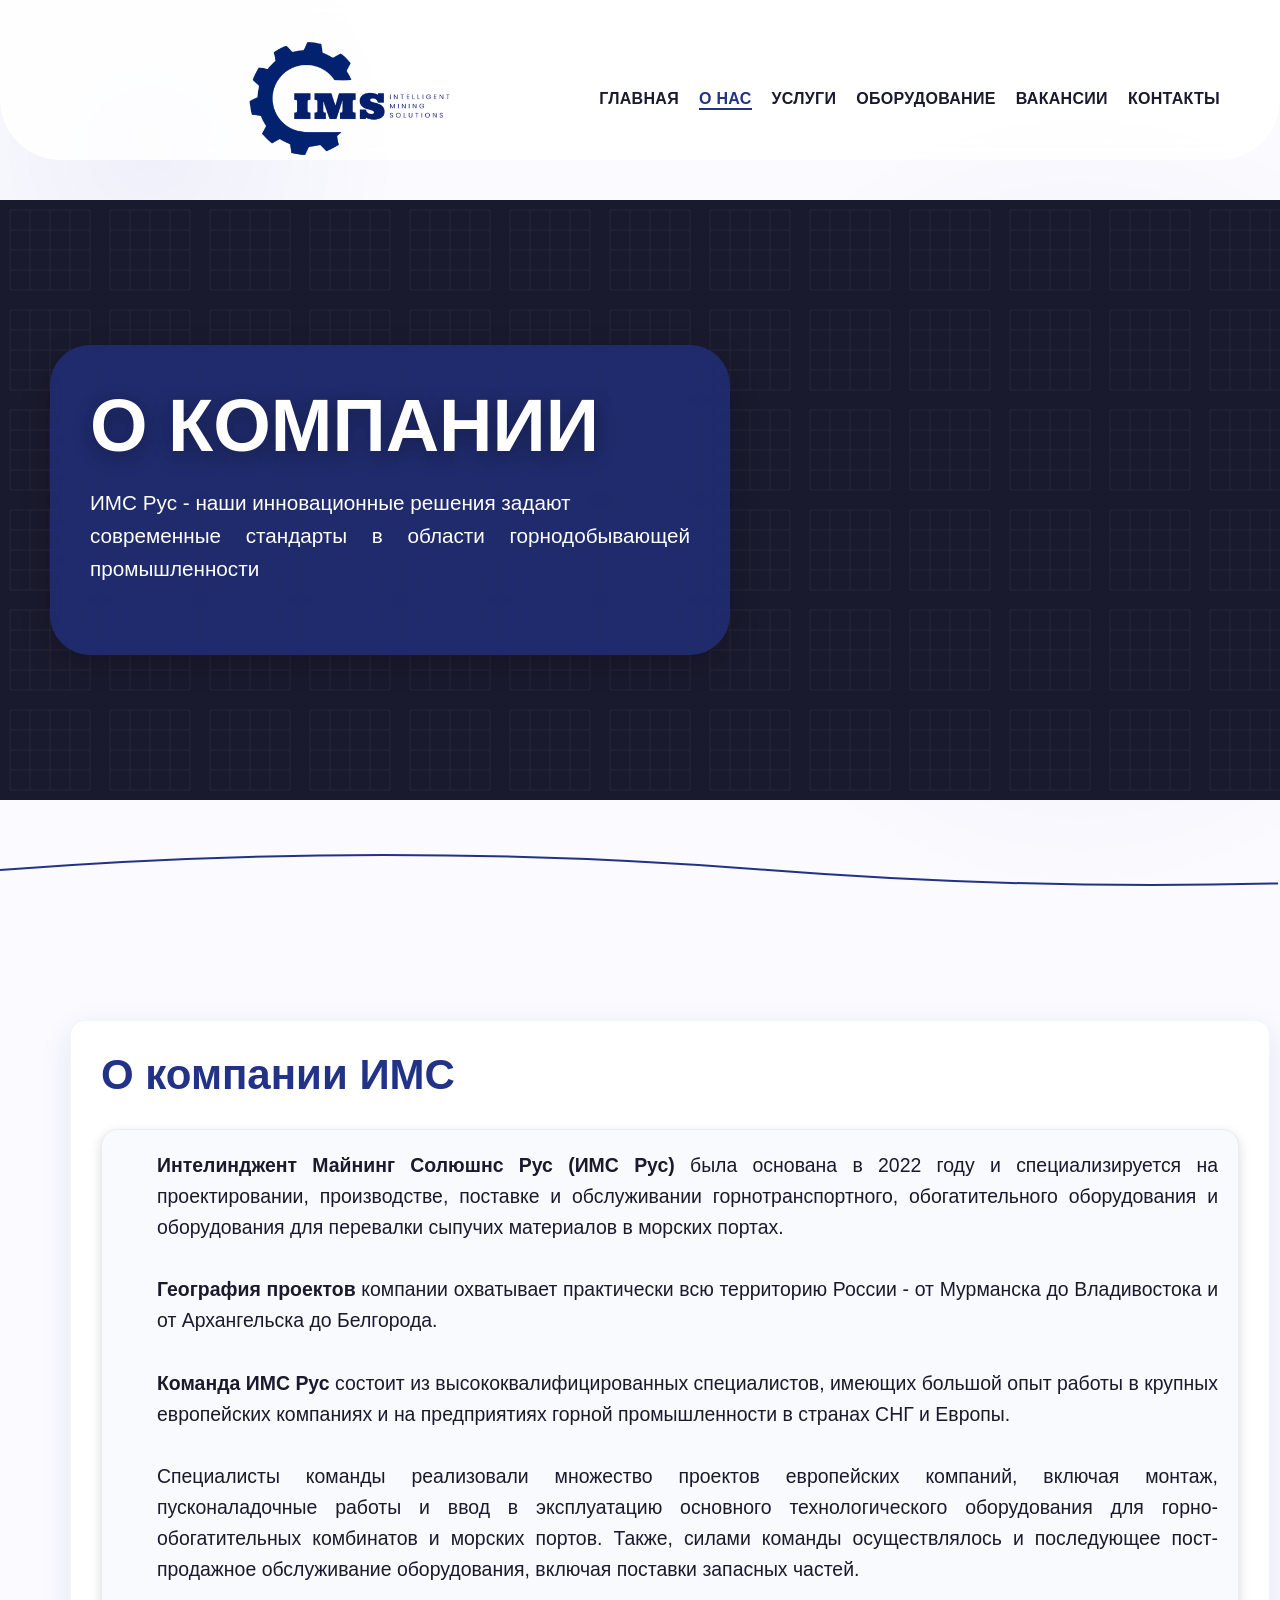
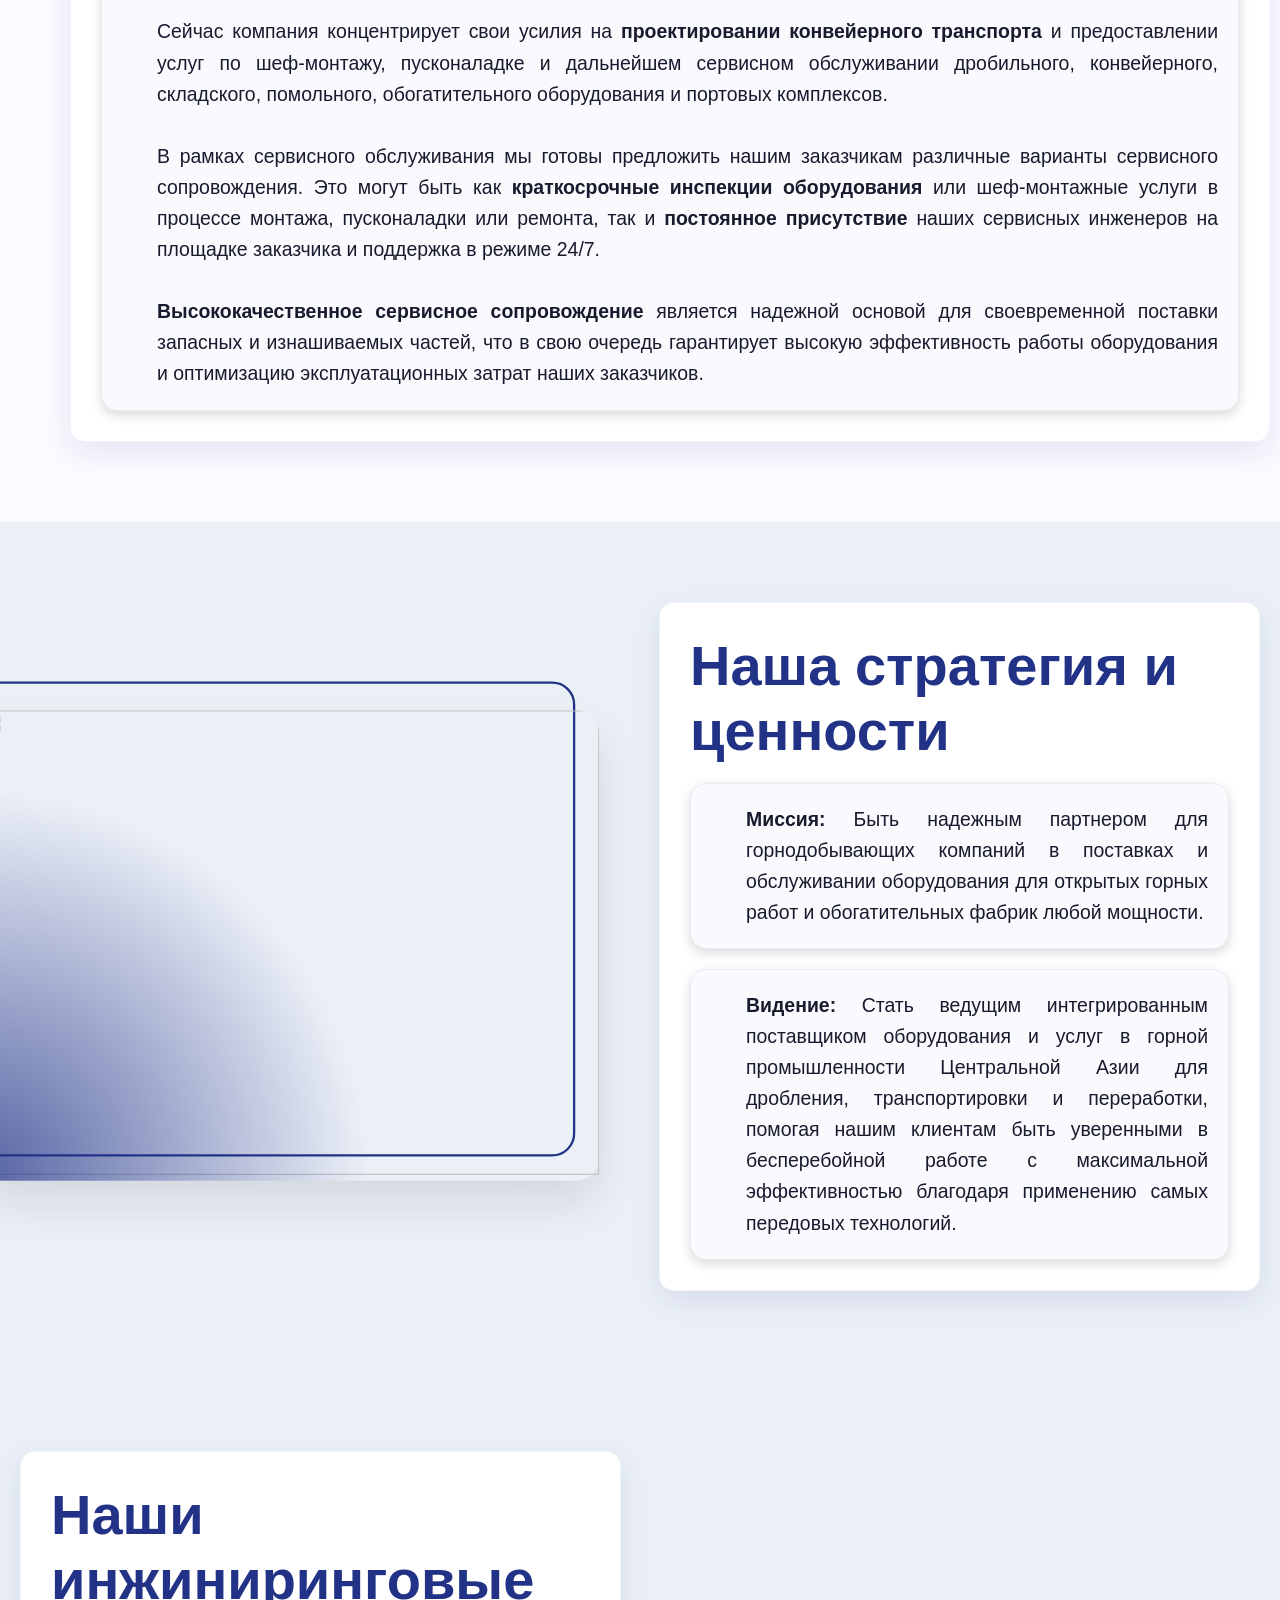
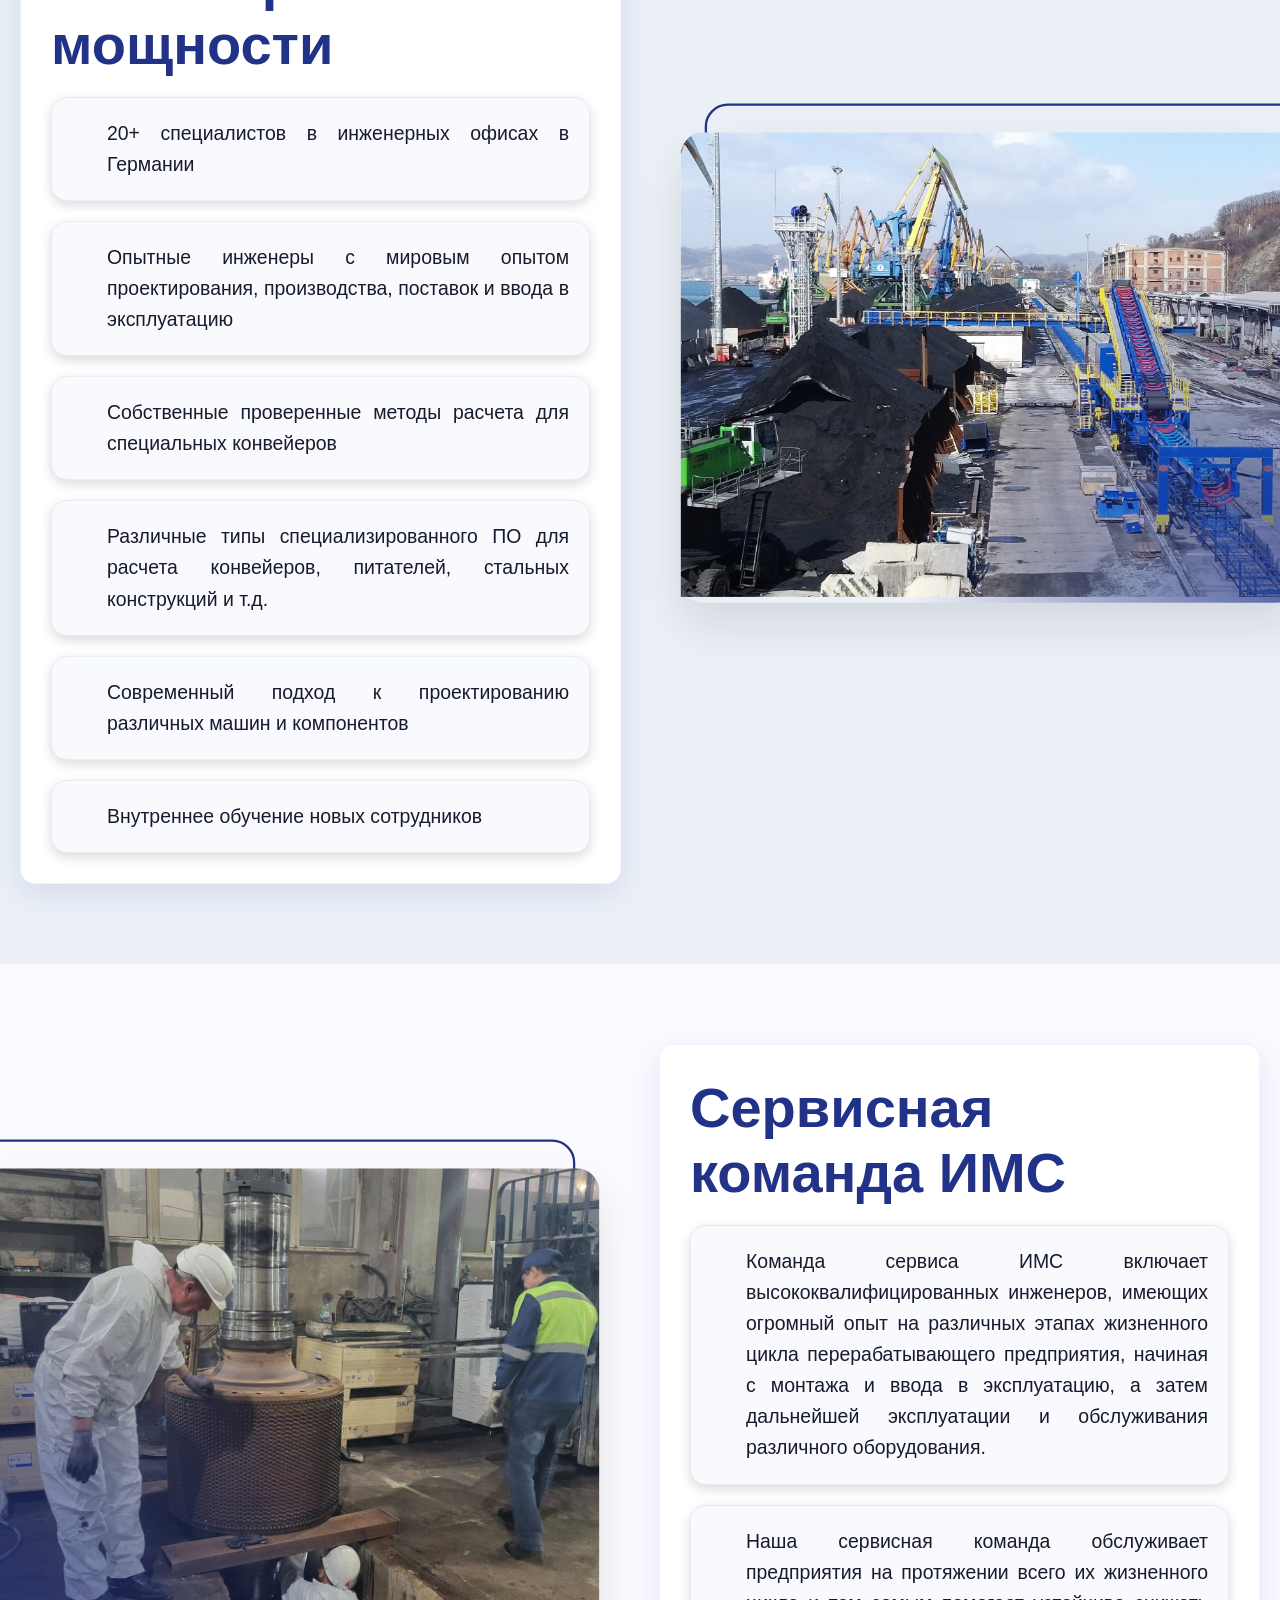
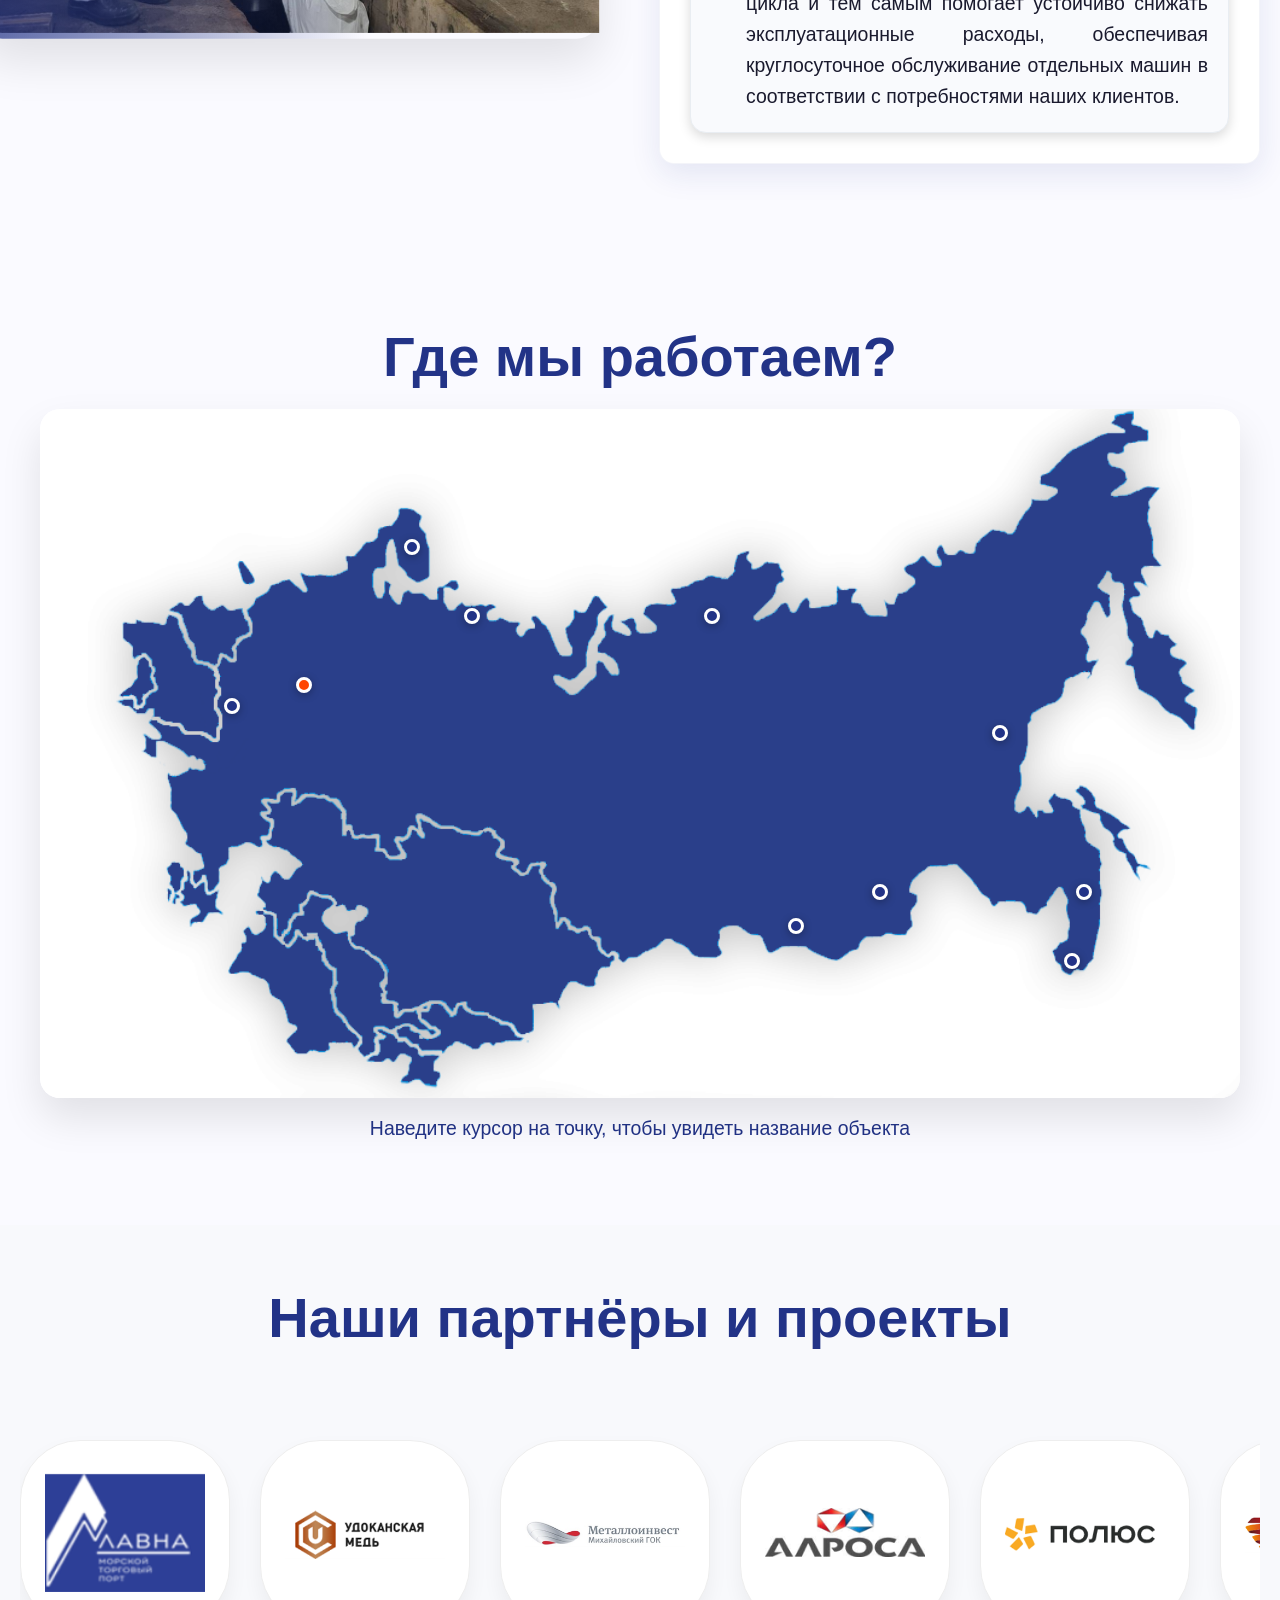
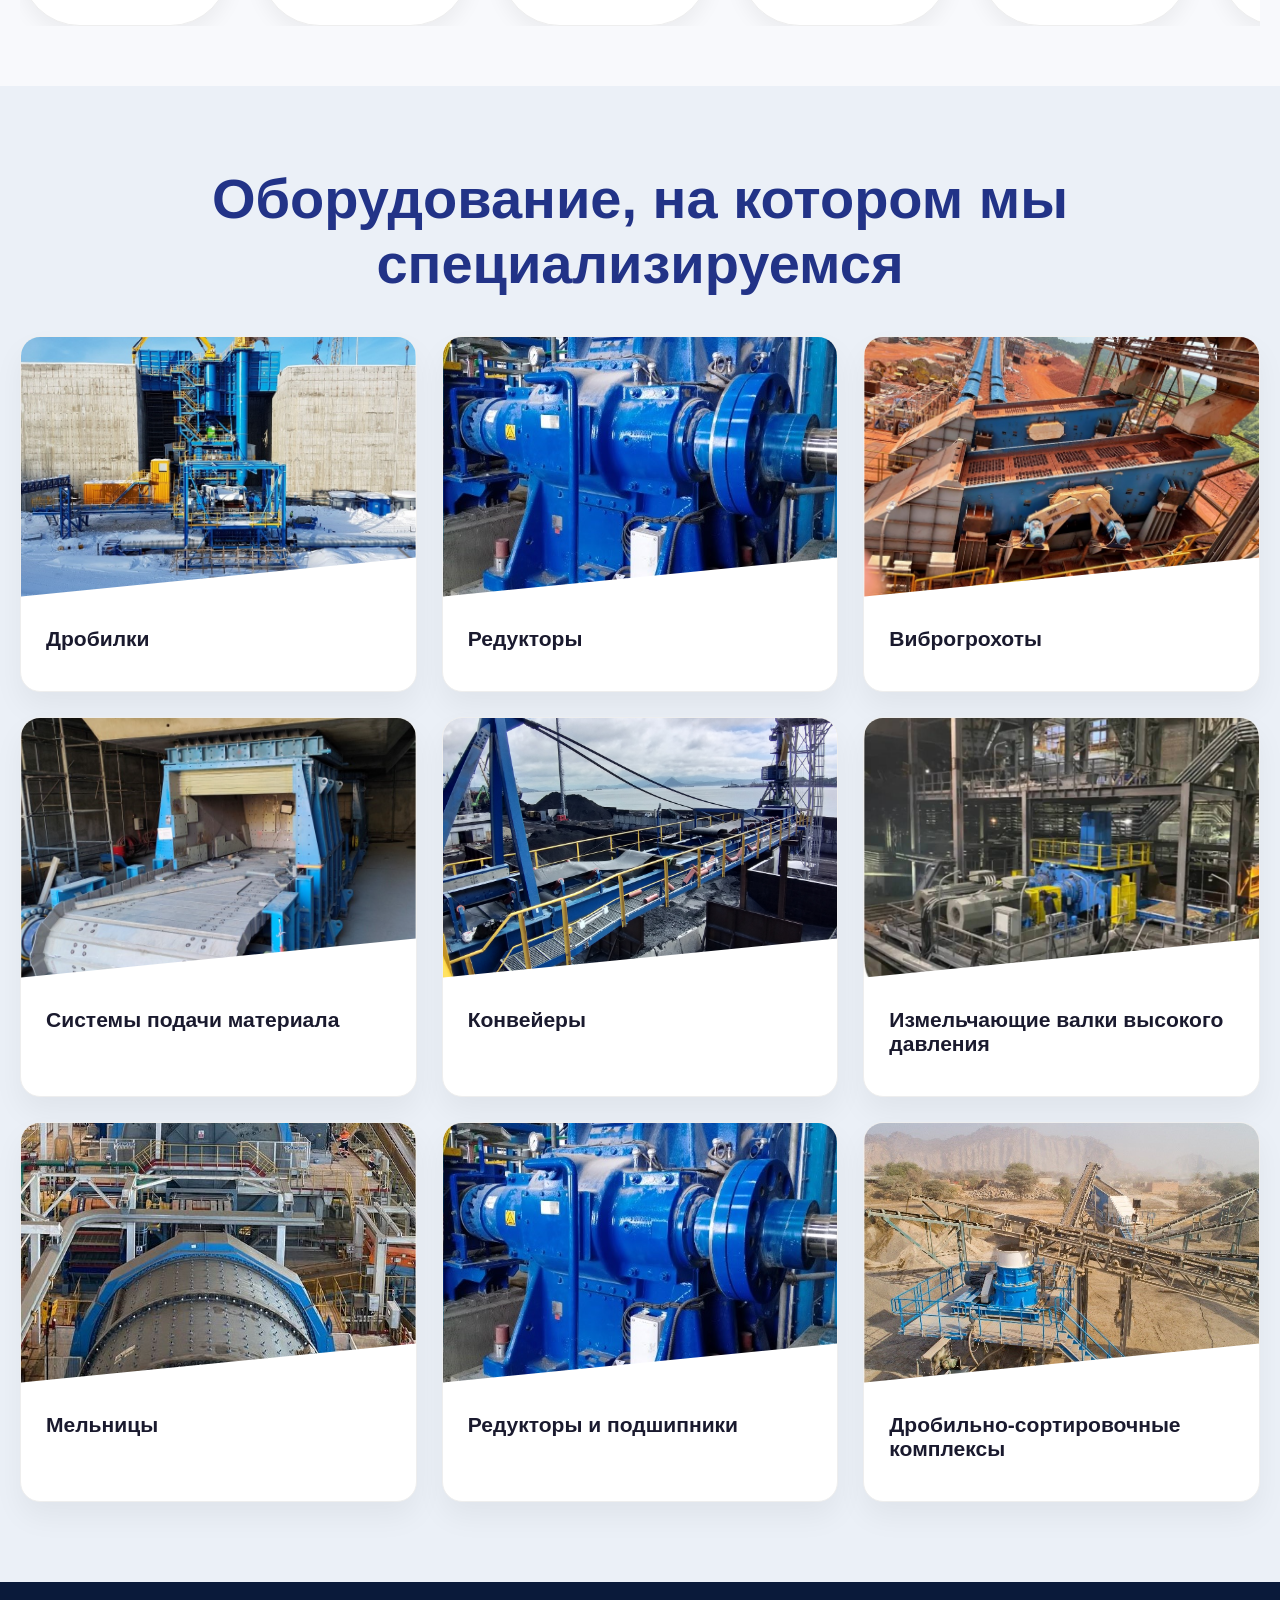
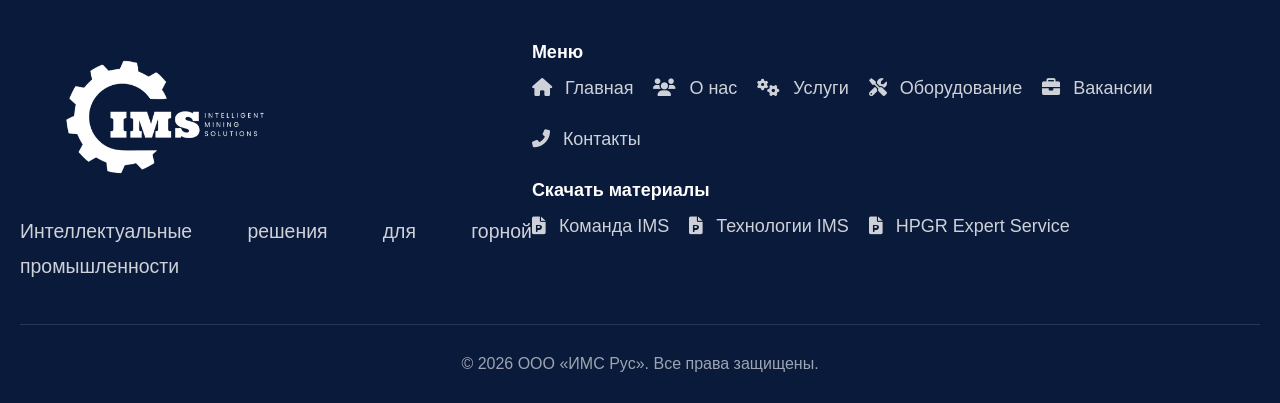
==== commit 37d4375b: "Add files via upload" ====
--- a/about.html
+++ b/about.html
@@ -230,7 +230,7 @@
                 <h2 class="section__title">Где мы работаем?</h2>
                 <div class="map-container" style="position: relative; width: 100%; max-width: 1200px; margin: 0 auto; border-radius: 20px; overflow: hidden; box-shadow: 0 20px 40px rgba(0,0,0,0.1);">
                     <img src="images/russia_asia.png" alt="Карта России и Центральной Азии" style="width: 100%; height: auto; display: block;">
-                    <div class="map-point" style="left: 22%; top: 40%;" title="Москва - Головной офис" data-title="Москва - Головной офис" data-image=""><div class="map-dot"></div></div>
+                    <div class="map-point" style="left: 22%; top: 40%;" title="Москва - Головной офис" data-title="Москва - Головной офис" data-image=""><div class="map-dot" style = " background: orangered;"></div></div>
                     <div class="map-point" style="left: 31%; top: 20%;" title="Мурманская обл. - Lavna Port" data-title="Мурманская обл. - Lavna Port" data-image=""><div class="map-dot"></div></div>
                     <div class="map-point" style="left: 56%; top: 30%;" title="Красноярский край - JSC Polyus (Gold)" data-title="Красноярский край - JSC Polyus (Gold)" data-image=""><div class="map-dot"></div></div>
                     <!-- <div class="map-point" style="left: 27%; top: 32%;" title="Мирный (АЛРОСА)" data-title="Мирный (АЛРОСА)" data-image="images/office.jpg"><div class="map-dot"></div></div> -->
